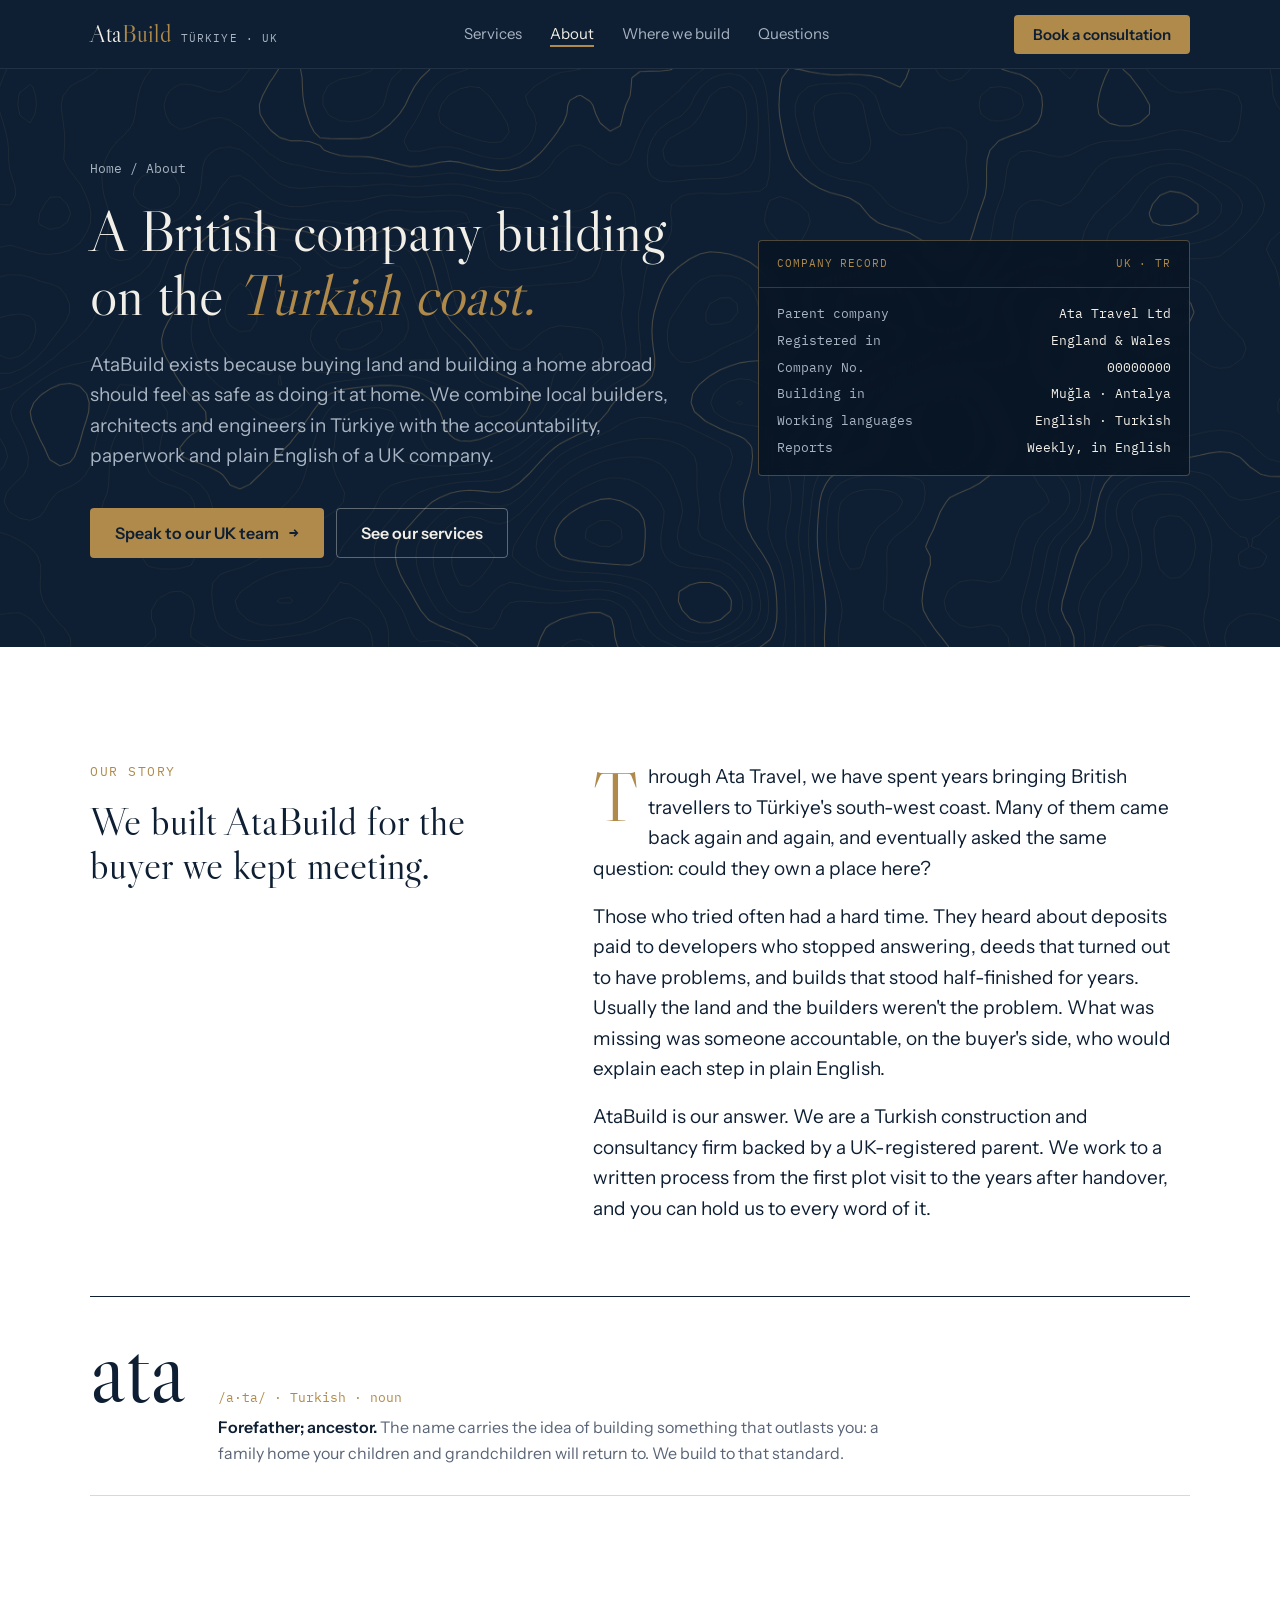
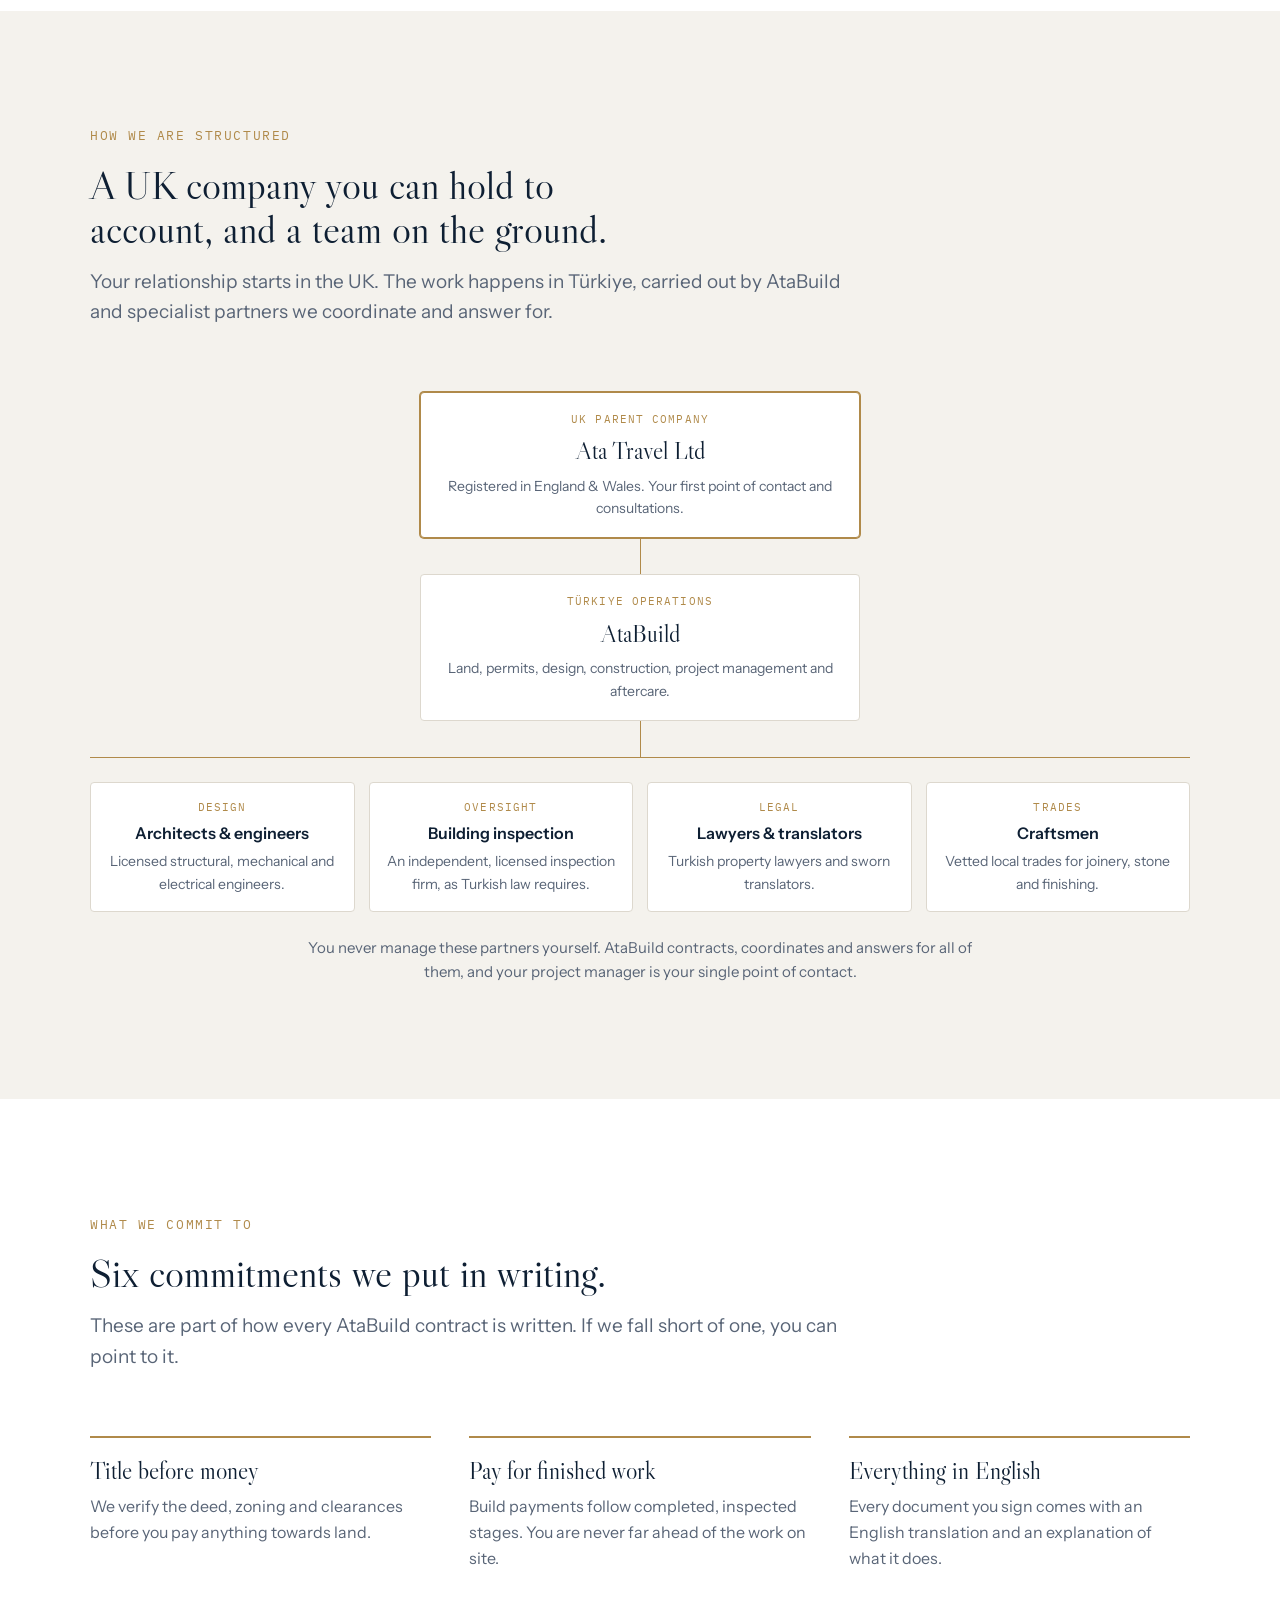
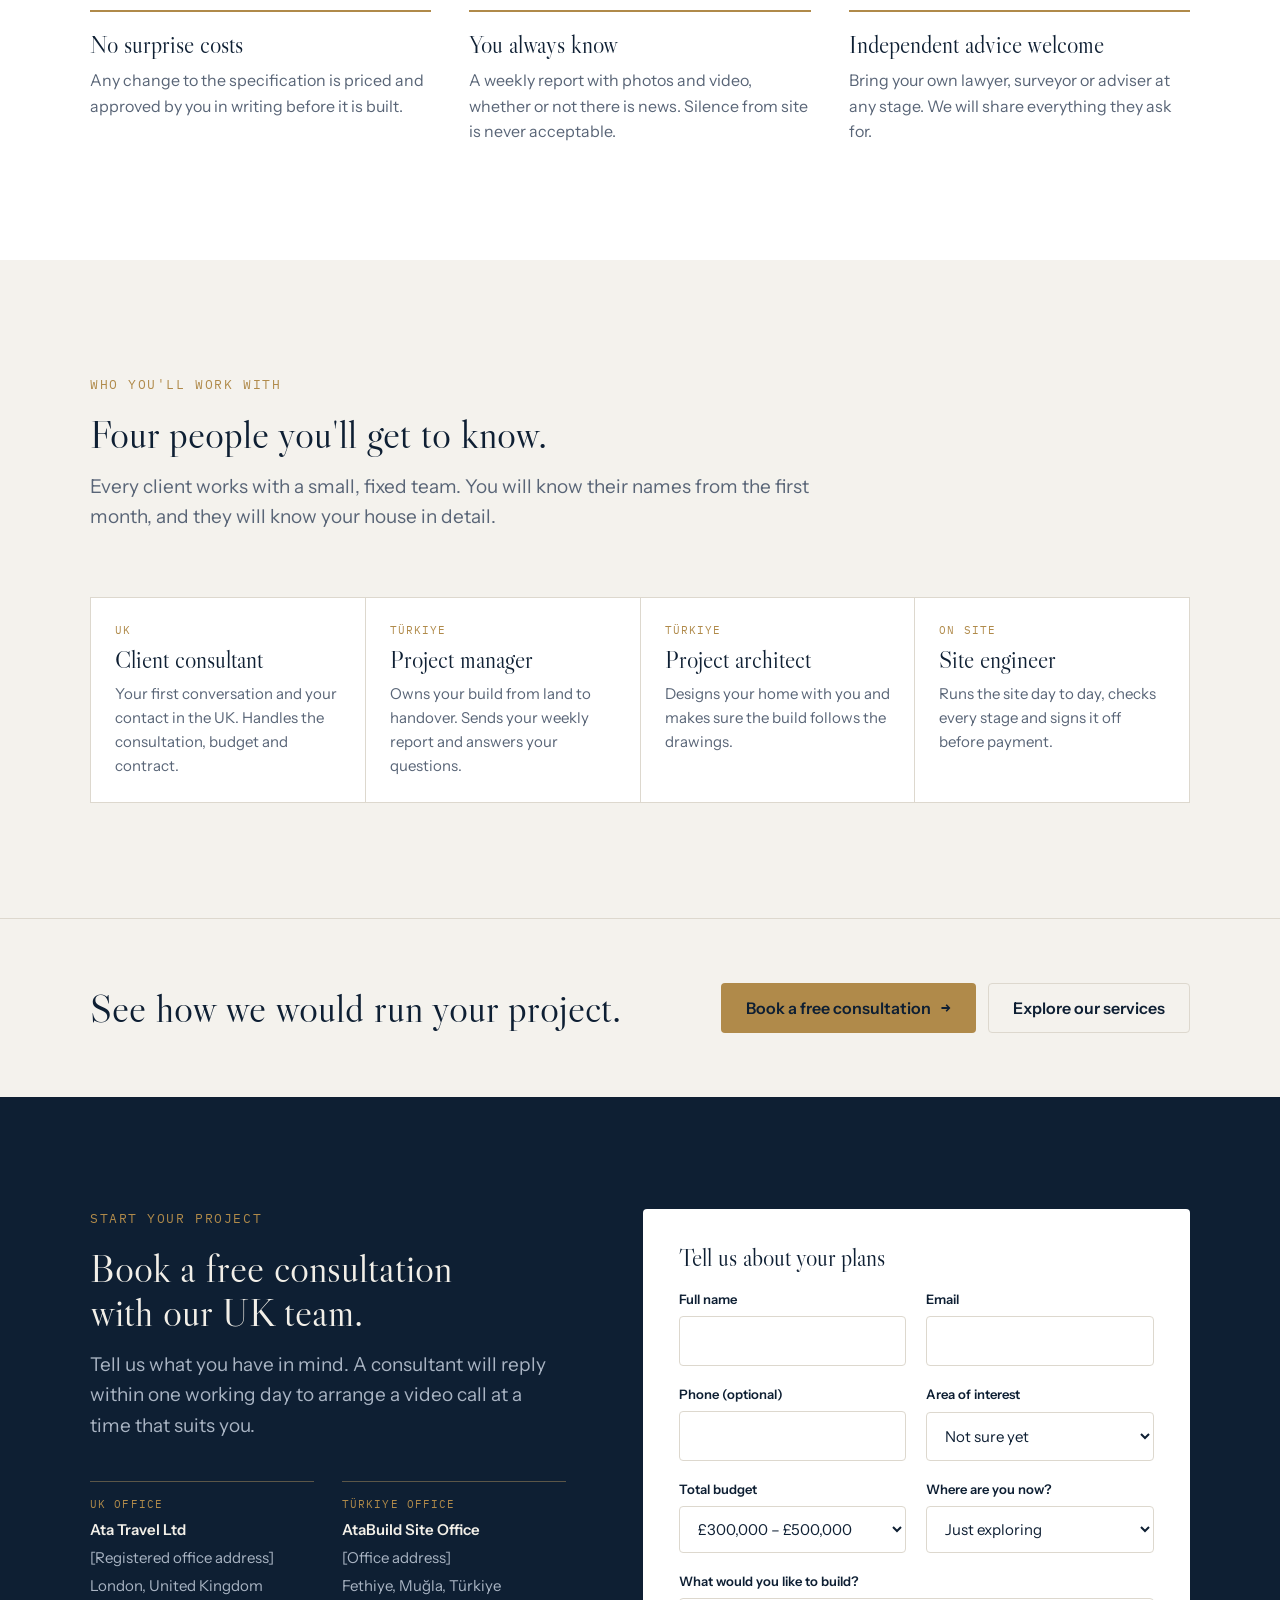
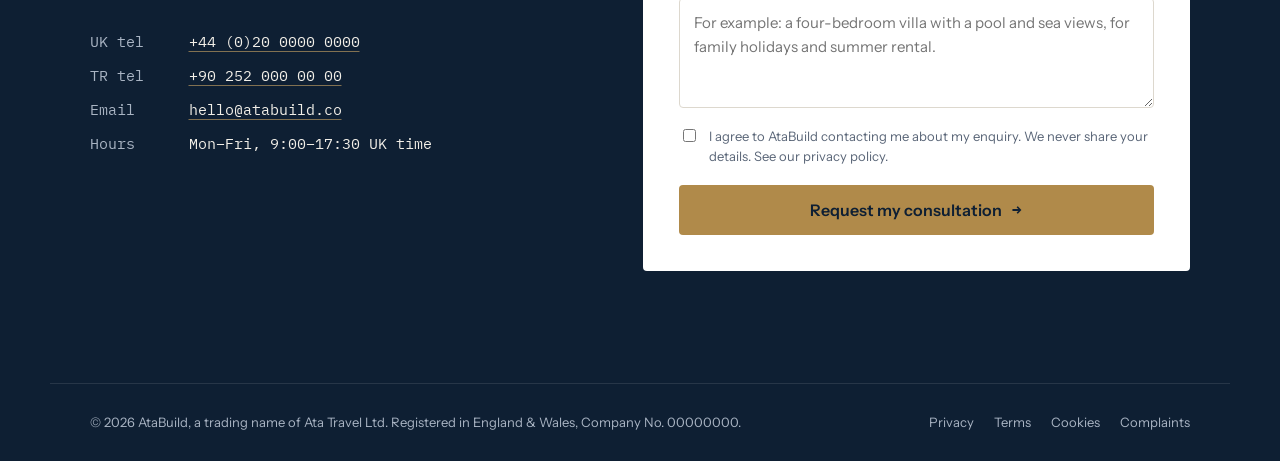
==== about.html @ 48f82b51 "Add services and about pages with shared stylesheet Move homepage CSS and JS into assets/ so all pag" ====
<!doctype html>
<html lang="en-GB">
<head>
<meta charset="utf-8">
<meta name="viewport" content="width=device-width, initial-scale=1, viewport-fit=cover">
<title>About AtaBuild</title>
<meta name="description" content="AtaBuild is a construction and property consultancy on Türkiye's south-west coast, backed by UK-registered Ata Travel Ltd.">
<link rel="preconnect" href="https://fonts.googleapis.com">
<link rel="preconnect" href="https://fonts.gstatic.com" crossorigin>
<link rel="stylesheet" href="https://fonts.googleapis.com/css2?family=Libre+Caslon+Display&family=Instrument+Sans:wght@400;500;600&family=IBM+Plex+Mono:wght@400;500&display=swap">
<link rel="stylesheet" href="assets/site.css">
</head>
<body>

<header class="site-header">
  <div class="wrap nav">
    <a class="logo" href="index.html" aria-label="AtaBuild home"><b>Ata<span>Build</span></b><small>Türkiye · UK</small></a>
    <ul>
      <li><a href="services.html">Services</a></li>
      <li><a href="about.html" aria-current="page">About</a></li>
      <li><a href="index.html#regions">Where we build</a></li>
      <li><a href="index.html#faq">Questions</a></li>
    </ul>
    <a class="btn btn-gold" href="#contact">Book a consultation</a>
  </div>
</header>

<main id="top">

<!-- PAGE HERO -->
<section class="hero page-hero" aria-labelledby="page-title">
  <canvas id="contours" aria-hidden="true"></canvas>
  <div class="wrap hero-inner">
    <div>
      <p class="crumbs"><a href="index.html">Home</a> / About</p>
      <h1 id="page-title">A British company building on the <em>Turkish coast.</em></h1>
      <p class="sub">AtaBuild exists because buying land and building a home abroad should feel as safe as doing it at home. We combine local builders, architects and engineers in Türkiye with the accountability, paperwork and plain English of a UK company.</p>
      <div class="ctas">
        <a class="btn btn-gold" href="#contact">Speak to our UK team <span class="arrow">→</span></a>
        <a class="btn btn-ghost" href="services.html">See our services</a>
      </div>
    </div>
    <aside class="dossier" aria-label="Company facts">
      <header><span>Company record</span><span>UK · TR</span></header>
      <dl>
        <dt>Parent company</dt><dd>Ata Travel Ltd</dd>
        <dt>Registered in</dt><dd>England &amp; Wales</dd>
        <dt>Company No.</dt><dd>00000000</dd>
        <dt>Building in</dt><dd>Muğla · Antalya</dd>
        <dt>Working languages</dt><dd>English · Turkish</dd>
        <dt>Reports</dt><dd>Weekly, in English</dd>
      </dl>
    </aside>
  </div>
</section>

<!-- STORY -->
<section class="section" aria-labelledby="story-title">
  <div class="wrap">
    <div class="story">
      <div class="section-head" style="margin:0">
        <p class="eyebrow">Our story</p>
        <h2 id="story-title">We built AtaBuild for the buyer we kept meeting.</h2>
      </div>
      <div class="prose">
        <p>Through Ata Travel, we have spent years bringing British travellers to Türkiye's south-west coast. Many of them came back again and again, and eventually asked the same question: could they own a place here?</p>
        <p>Those who tried often had a hard time. They heard about deposits paid to developers who stopped answering, deeds that turned out to have problems, and builds that stood half-finished for years. Usually the land and the builders weren't the problem. What was missing was someone accountable, on the buyer's side, who would explain each step in plain English.</p>
        <p>AtaBuild is our answer. We are a Turkish construction and consultancy firm backed by a UK-registered parent. We work to a written process from the first plot visit to the years after handover, and you can hold us to every word of it.</p>
      </div>
    </div>

    <div class="entry">
      <span class="word" lang="tr">ata</span>
      <div>
        <span class="gram">/a·ta/ · Turkish · noun</span>
        <p><b>Forefather; ancestor.</b> The name carries the idea of building something that outlasts you: a family home your children and grandchildren will return to. We build to that standard.</p>
      </div>
    </div>
  </div>
</section>

<!-- STRUCTURE -->
<section class="section why" aria-labelledby="structure-title">
  <div class="wrap">
    <div class="section-head">
      <p class="eyebrow">How we are structured</p>
      <h2 id="structure-title">A UK company you can hold to account, and a team on the ground.</h2>
      <p class="lede">Your relationship starts in the UK. The work happens in Türkiye, carried out by AtaBuild and specialist partners we coordinate and answer for.</p>
    </div>
    <div class="org">
      <div class="org-node parent"><span class="tag">UK parent company</span><b>Ata Travel Ltd</b><span>Registered in England &amp; Wales. Your first point of contact and consultations.</span></div>
      <div class="org-link" aria-hidden="true"></div>
      <div class="org-node"><span class="tag">Türkiye operations</span><b>AtaBuild</b><span>Land, permits, design, construction, project management and aftercare.</span></div>
      <div class="org-link" aria-hidden="true"></div>
      <div class="org-partners">
        <div class="org-node"><span class="tag">Design</span><b>Architects &amp; engineers</b><span>Licensed structural, mechanical and electrical engineers.</span></div>
        <div class="org-node"><span class="tag">Oversight</span><b>Building inspection</b><span>An independent, licensed inspection firm, as Turkish law requires.</span></div>
        <div class="org-node"><span class="tag">Legal</span><b>Lawyers &amp; translators</b><span>Turkish property lawyers and sworn translators.</span></div>
        <div class="org-node"><span class="tag">Trades</span><b>Craftsmen</b><span>Vetted local trades for joinery, stone and finishing.</span></div>
      </div>
      <p class="org-note">You never manage these partners yourself. AtaBuild contracts, coordinates and answers for all of them, and your project manager is your single point of contact.</p>
    </div>
  </div>
</section>

<!-- PRINCIPLES -->
<section class="section" aria-labelledby="principles-title">
  <div class="wrap">
    <div class="section-head">
      <p class="eyebrow">What we commit to</p>
      <h2 id="principles-title">Six commitments we put in writing.</h2>
      <p class="lede">These are part of how every AtaBuild contract is written. If we fall short of one, you can point to it.</p>
    </div>
    <div class="principles">
      <div class="pillar"><h3>Title before money</h3><p>We verify the deed, zoning and clearances before you pay anything towards land.</p></div>
      <div class="pillar"><h3>Pay for finished work</h3><p>Build payments follow completed, inspected stages. You are never far ahead of the work on site.</p></div>
      <div class="pillar"><h3>Everything in English</h3><p>Every document you sign comes with an English translation and an explanation of what it does.</p></div>
      <div class="pillar"><h3>No surprise costs</h3><p>Any change to the specification is priced and approved by you in writing before it is built.</p></div>
      <div class="pillar"><h3>You always know</h3><p>A weekly report with photos and video, whether or not there is news. Silence from site is never acceptable.</p></div>
      <div class="pillar"><h3>Independent advice welcome</h3><p>Bring your own lawyer, surveyor or adviser at any stage. We will share everything they ask for.</p></div>
    </div>
  </div>
</section>

<!-- TEAM ROLES -->
<section class="section why" aria-labelledby="team-title">
  <div class="wrap">
    <div class="section-head">
      <p class="eyebrow">Who you'll work with</p>
      <h2 id="team-title">Four people you'll get to know.</h2>
      <p class="lede">Every client works with a small, fixed team. You will know their names from the first month, and they will know your house in detail.</p>
    </div>
    <div class="roles">
      <div class="role"><span class="where">UK</span><h3>Client consultant</h3><p>Your first conversation and your contact in the UK. Handles the consultation, budget and contract.</p></div>
      <div class="role"><span class="where">Türkiye</span><h3>Project manager</h3><p>Owns your build from land to handover. Sends your weekly report and answers your questions.</p></div>
      <div class="role"><span class="where">Türkiye</span><h3>Project architect</h3><p>Designs your home with you and makes sure the build follows the drawings.</p></div>
      <div class="role"><span class="where">On site</span><h3>Site engineer</h3><p>Runs the site day to day, checks every stage and signs it off before payment.</p></div>
    </div>
  </div>
</section>

<!-- CTA BAND -->
<section class="cta-band" aria-label="Next step">
  <div class="wrap">
    <h2>See how we would run your project.</h2>
    <div class="ctas" style="margin:0">
      <a class="btn btn-gold" href="#contact">Book a free consultation <span class="arrow">→</span></a>
      <a class="btn btn-ghost" href="services.html">Explore our services</a>
    </div>
  </div>
</section>

<!-- CONTACT / FOOTER -->
<footer class="contact" id="contact">
  <div class="wrap contact-grid">
    <div>
      <p class="eyebrow">Start your project</p>
      <h2>Book a free consultation with our UK team.</h2>
      <p class="lede">Tell us what you have in mind. A consultant will reply within one working day to arrange a video call at a time that suits you.</p>

      <div class="offices">
        <div class="office"><span class="tag">UK office</span><b>Ata Travel Ltd</b><span>[Registered office address]</span><span>London, United Kingdom</span></div>
        <div class="office"><span class="tag">Türkiye office</span><b>AtaBuild Site Office</b><span>[Office address]</span><span>Fethiye, Muğla, Türkiye</span></div>
      </div>

      <div class="direct">
        <div><span>UK tel</span><a href="tel:+442000000000">+44 (0)20 0000 0000</a></div>
        <div><span>TR tel</span><a href="tel:+902520000000">+90 252 000 00 00</a></div>
        <div><span>Email</span><a href="mailto:hello@atabuild.co">hello@atabuild.co</a></div>
        <div><span>Hours</span>Mon–Fri, 9:00–17:30 UK time</div>
      </div>
    </div>

    <form id="enquiry" novalidate>
      <h3>Tell us about your plans</h3>
      <div class="field"><label for="f-name">Full name</label><input id="f-name" name="name" autocomplete="name" required></div>
      <div class="field"><label for="f-email">Email</label><input id="f-email" name="email" type="email" autocomplete="email" required></div>
      <div class="field"><label for="f-phone">Phone (optional)</label><input id="f-phone" name="phone" type="tel" autocomplete="tel"></div>
      <div class="field"><label for="f-region">Area of interest</label>
        <select id="f-region" name="region"><option>Not sure yet</option><option>Bodrum Peninsula</option><option>Fethiye &amp; Göcek</option><option>Kalkan &amp; Kaş</option><option>Antalya Coast</option></select></div>
      <div class="field"><label for="f-budget">Total budget</label>
        <select id="f-budget" name="budget"><option>Under £300,000</option><option selected>£300,000 – £500,000</option><option>£500,000 – £1,000,000</option><option>Over £1,000,000</option></select></div>
      <div class="field"><label for="f-stage">Where are you now?</label>
        <select id="f-stage" name="stage"><option>Just exploring</option><option>Looking for land</option><option>I already own a plot</option><option>Ready to start in 6 months</option></select></div>
      <div class="field full"><label for="f-msg">What would you like to build?</label><textarea id="f-msg" name="message" placeholder="For example: a four-bedroom villa with a pool and sea views, for family holidays and summer rental."></textarea></div>
      <label class="check full" for="f-consent"><input id="f-consent" type="checkbox" name="consent" required> I agree to AtaBuild contacting me about my enquiry. We never share your details. See our privacy policy.</label>
      <div class="full"><button class="btn btn-gold" type="submit">Request my consultation <span class="arrow">→</span></button></div>
      <p class="full form-err" id="form-err" hidden></p>
      <p class="full form-msg" id="form-msg" role="status" hidden></p>
    </form>
  </div>

  <div class="wrap legal">
    <span>© 2026 AtaBuild, a trading name of Ata Travel Ltd. Registered in England &amp; Wales, Company No. 00000000.</span>
    <nav aria-label="Legal"><a href="#">Privacy</a><a href="#">Terms</a><a href="#">Cookies</a><a href="#">Complaints</a></nav>
  </div>
</footer>
</main>

<script src="assets/site.js"></script>
</body>
</html>
---- assets/site.css ----
/* Layout concept: a survey sheet. Navy title block up top, a plot dossier beside the headline,
   the process laid out as a construction programme (phases × months), and a site-office footer. */
:root{
  --navy:#0E1F33;        /* brand navy, constant across themes for hero + footer */
  --navy-2:#16304D;
  --gold:#B08A4A;        /* sand-gold accent */
  --gold-soft:#E4D3B2;
  --bg:#FFFFFF;
  --bg-alt:#F4F2ED;      /* sand-tinted white */
  --surface:#FFFFFF;
  --fg:#0E1F33;
  --muted:#596577;
  --line:#DDD8CE;
  --on-navy:#F2EFE8;
  --on-navy-muted:#A9B4C3;
  --ok:#2F7D5B;
  --bar:#16304D;
  --font-display:"Libre Caslon Display", "Baskerville", "Georgia", serif;
  --font-body:"Instrument Sans", "Segoe UI", system-ui, sans-serif;
  --font-mono:"IBM Plex Mono", ui-monospace, "SFMono-Regular", Menlo, monospace;
  --step--1:0.8125rem; --step-0:1rem; --step-1:1.1875rem; --step-2:1.5rem;
  --step-3:clamp(1.75rem,1.3rem + 1.8vw,2.5rem); --step-4:clamp(2.4rem,1.6rem + 3.6vw,4.25rem);
  --wrap:1180px; --gutter:clamp(16px,4vw,40px); --radius:4px;
}
@media (prefers-color-scheme: dark){
  :root:not([data-theme="light"]){
    --navy:#081321; --navy-2:#10223A; --gold:#CFA866; --gold-soft:#3A3122;
    --bg:#0B1624; --bg-alt:#0F1D2F; --surface:#122339; --fg:#ECEEF1; --muted:#9DA9B8;
    --line:#22364E; --on-navy:#ECEEF1; --on-navy-muted:#93A1B3; --ok:#5FBF92; --bar:#4F7299; color-scheme:dark;
  }
}
:root[data-theme="dark"]{
  --navy:#081321; --navy-2:#10223A; --gold:#CFA866; --gold-soft:#3A3122;
  --bg:#0B1624; --bg-alt:#0F1D2F; --surface:#122339; --fg:#ECEEF1; --muted:#9DA9B8;
  --line:#22364E; --on-navy:#ECEEF1; --on-navy-muted:#93A1B3; --ok:#5FBF92; --bar:#4F7299; color-scheme:dark;
}

*{box-sizing:border-box}
html{scroll-behavior:smooth}
@media (prefers-reduced-motion: reduce){html{scroll-behavior:auto}*{transition:none!important;animation:none!important}}
body{margin:0;background:var(--bg);color:var(--fg);font-family:var(--font-body);font-size:var(--step-0);line-height:1.6;-webkit-font-smoothing:antialiased}
img{max-width:100%}
a{color:inherit}
:focus-visible{outline:2px solid var(--gold);outline-offset:3px}
h1,h2,h3{font-family:var(--font-display);font-weight:400;line-height:1.1;text-wrap:balance;margin:0}
p{margin:0}
.wrap{max-width:var(--wrap);margin-inline:auto;padding-inline:var(--gutter)}
.eyebrow{font-family:var(--font-mono);font-size:var(--step--1);letter-spacing:.12em;text-transform:uppercase;color:var(--gold)}
.lede{color:var(--muted);font-size:var(--step-1);max-width:60ch}
.section{padding-block:clamp(64px,9vw,120px)}
.section-head{display:grid;gap:16px;margin-bottom:clamp(40px,5vw,64px);max-width:760px}
.section-head h2{font-size:var(--step-3)}

/* Buttons */
.btn{display:inline-flex;align-items:center;gap:10px;font:600 var(--step-0)/1 var(--font-body);padding:16px 24px;border-radius:var(--radius);text-decoration:none;border:1px solid transparent;cursor:pointer;transition:background .2s,color .2s,border-color .2s}
.btn-gold{background:var(--gold);color:#0E1F33}
.btn-gold:hover{background:#C9A260}
.btn-ghost{border-color:rgba(242,239,232,.35);color:var(--on-navy)}
.btn-ghost:hover{border-color:var(--gold);color:var(--gold)}
.btn .arrow{font-family:var(--font-mono)}

/* Header */
.site-header{position:sticky;top:env(safe-area-inset-top,0px);z-index:20;background:var(--navy);color:var(--on-navy);border-bottom:1px solid rgba(255,255,255,.08)}
.nav{display:flex;align-items:center;justify-content:space-between;gap:24px;min-height:68px;flex-wrap:wrap}
.logo{display:flex;align-items:baseline;gap:10px;text-decoration:none}
.logo b{font-family:var(--font-display);font-weight:400;font-size:1.5rem;letter-spacing:.01em}
.logo b span{color:var(--gold)}
.logo small{font-family:var(--font-mono);font-size:.6875rem;letter-spacing:.1em;color:var(--on-navy-muted);text-transform:uppercase}
.nav ul{display:flex;gap:28px;list-style:none;margin:0;padding:0;font-size:.9375rem}
.nav ul a{text-decoration:none;color:var(--on-navy-muted)}
.nav ul a:hover{color:var(--on-navy)}
.nav .btn{padding:11px 18px;font-size:.9375rem}
@media (max-width:880px){.nav ul{display:none}}
@media (max-width:420px){.logo small{display:none}}

/* Hero */
.hero{position:relative;background:var(--navy);color:var(--on-navy);overflow:hidden}
.hero canvas{position:absolute;inset:0;width:100%;height:100%;opacity:.55}
.hero-inner{position:relative;display:grid;grid-template-columns:minmax(0,1.35fr) minmax(0,1fr);gap:clamp(32px,5vw,72px);align-items:center;padding-block:clamp(56px,8vw,112px)}
@media (max-width:900px){.hero-inner{grid-template-columns:minmax(0,1fr)}}
.hero h1{font-size:var(--step-4);margin-block:20px 24px}
.hero h1 em{font-style:italic;color:var(--gold)}
.hero .sub{font-size:var(--step-1);color:var(--on-navy-muted);max-width:56ch}
.hero .sub strong{color:var(--on-navy);font-weight:500}
.ctas{display:flex;flex-wrap:wrap;gap:12px;margin-top:36px}
.hero-note{margin-top:20px;font-size:var(--step--1);color:var(--on-navy-muted)}

/* Plot dossier card */
.dossier{background:rgba(8,19,33,.72);backdrop-filter:blur(6px);border:1px solid rgba(207,168,102,.35);border-radius:var(--radius);font-family:var(--font-mono);font-size:.8125rem;min-width:0}
.dossier header{display:flex;justify-content:space-between;gap:12px;padding:14px 18px;border-bottom:1px solid rgba(207,168,102,.25);color:var(--gold);letter-spacing:.08em;text-transform:uppercase;font-size:.6875rem}
.dossier svg{display:block;width:100%;height:auto;border-bottom:1px solid rgba(207,168,102,.25)}
.dossier dl{display:grid;grid-template-columns:auto 1fr;gap:6px 16px;margin:0;padding:16px 18px;color:var(--on-navy-muted)}
.dossier dd{margin:0;color:var(--on-navy);text-align:right;font-variant-numeric:tabular-nums}
.dossier ol{list-style:none;margin:0;padding:0 18px 18px;display:grid;gap:8px;color:var(--on-navy)}
.dossier li{display:flex;gap:10px;align-items:baseline}
.dossier li::before{content:"✓";color:#5FBF92}
.dossier li.pending::before{content:"○";color:var(--on-navy-muted)}
.dossier li.pending{color:var(--on-navy-muted)}

/* Trust banner */
.trust{background:var(--bg-alt);border-bottom:1px solid var(--line)}
.trust-inner{display:grid;grid-template-columns:minmax(0,1.1fr) minmax(0,2fr);gap:clamp(24px,4vw,56px);padding-block:40px;align-items:center}
@media (max-width:900px){.trust-inner{grid-template-columns:minmax(0,1fr)}}
.seal{display:flex;gap:18px;align-items:center}
.seal-mark{flex:none;width:64px;height:64px;border-radius:50%;border:1.5px solid var(--gold);display:grid;place-items:center;font-family:var(--font-display);font-size:1.25rem;color:var(--gold)}
.seal strong{display:block;font-family:var(--font-display);font-weight:400;font-size:var(--step-2);line-height:1.15}
.seal span{font-family:var(--font-mono);font-size:var(--step--1);color:var(--muted)}
.guarantees{display:grid;grid-template-columns:repeat(2,minmax(0,1fr));gap:20px 28px;list-style:none;margin:0;padding:0}
@media (max-width:460px){.guarantees{grid-template-columns:minmax(0,1fr)}}
.guarantees li{border-top:1px solid var(--line);padding-top:12px;font-size:.9375rem;min-width:0}
.guarantees b{display:block;font-weight:600;margin-bottom:2px}
.guarantees span{color:var(--muted);font-size:.875rem}

/* Process programme */
.programme{border-top:1px solid var(--fg)}
.scale{display:grid;grid-template-columns:minmax(0,1fr) minmax(0,1.1fr);gap:32px;padding-block:12px;border-bottom:1px solid var(--line);font-family:var(--font-mono);font-size:.6875rem;letter-spacing:.08em;text-transform:uppercase;color:var(--muted)}
.months{display:grid;grid-template-columns:repeat(6,1fr)}
.months span{border-left:1px solid var(--line);padding-left:6px}
.step{display:grid;grid-template-columns:minmax(0,1fr) minmax(0,1.1fr);gap:32px;padding-block:28px;border-bottom:1px solid var(--line)}
.step-main{display:grid;grid-template-columns:3.25rem minmax(0,1fr);gap:4px 16px;min-width:0}
.step-no{font-family:var(--font-mono);font-size:var(--step--1);color:var(--gold);padding-top:6px;grid-row:span 3}
.step-phase{font-family:var(--font-mono);font-size:.6875rem;letter-spacing:.1em;text-transform:uppercase;color:var(--muted)}
.step h3{font-size:var(--step-2)}
.step p{color:var(--muted);margin-top:6px;max-width:58ch}
.step-side{display:grid;gap:14px;align-content:start;min-width:0}
.bar{position:relative;height:10px;background:repeating-linear-gradient(90deg,var(--line) 0 1px,transparent 1px calc(100%/6));border-radius:2px}
.bar i{position:absolute;top:0;bottom:0;background:var(--bar);border-radius:2px}
.bar i.gold{background:var(--gold)}
.bar-label{font-family:var(--font-mono);font-size:.75rem;color:var(--muted)}
.receive{font-size:.875rem}
.receive b{font-family:var(--font-mono);font-weight:500;font-size:.6875rem;letter-spacing:.1em;text-transform:uppercase;color:var(--fg);display:block;margin-bottom:4px}
.receive ul{margin:0;padding-left:1.1em;color:var(--muted)}
.prog-note{margin-top:20px;font-size:var(--step--1);color:var(--muted)}
@media (max-width:820px){
  .scale{display:none}
  .step,.scale{grid-template-columns:minmax(0,1fr);gap:18px}
  .step-side{padding-left:calc(3.25rem + 16px)}
}
@media (max-width:420px){.step-main{grid-template-columns:minmax(0,1fr)}.step-no{grid-row:auto;padding:0}.step-side{padding-left:0}}

/* Why */
.why{background:var(--bg-alt)}
.pillars{display:grid;grid-template-columns:repeat(3,minmax(0,1fr));gap:clamp(24px,3vw,40px);margin-bottom:clamp(48px,6vw,72px)}
@media (max-width:820px){.pillars{grid-template-columns:minmax(0,1fr)}}
.pillar{border-top:2px solid var(--gold);padding-top:20px;display:grid;gap:10px;align-content:start}
.pillar h3{font-size:var(--step-2)}
.pillar p{color:var(--muted)}
.table-wrap{overflow-x:auto;background:var(--surface);border:1px solid var(--line);border-radius:var(--radius)}
table{width:100%;border-collapse:collapse;min-width:640px;font-size:.9375rem}
th,td{text-align:left;padding:16px 20px;border-bottom:1px solid var(--line);vertical-align:top}
thead th{font-family:var(--font-mono);font-weight:500;font-size:.6875rem;letter-spacing:.1em;text-transform:uppercase;color:var(--muted)}
thead th.us{color:var(--gold)}
tbody th{font-weight:600;width:22%}
td.us{color:var(--fg)}
td.them{color:var(--muted)}
tbody tr:last-child>*{border-bottom:0}

/* Regions */
.regions{display:grid;grid-template-columns:repeat(4,minmax(0,1fr));gap:1px;background:var(--line);border:1px solid var(--line)}
@media (max-width:900px){.regions{grid-template-columns:repeat(2,minmax(0,1fr))}}
@media (max-width:460px){.regions{grid-template-columns:minmax(0,1fr)}}
.region{background:var(--bg);padding:24px;display:grid;gap:8px;align-content:start}
.region .coord{font-family:var(--font-mono);font-size:.75rem;color:var(--gold);font-variant-numeric:tabular-nums}
.region h3{font-size:var(--step-2)}
.region p{color:var(--muted);font-size:.9375rem}

/* FAQ */
.faq{display:grid;grid-template-columns:repeat(2,minmax(0,1fr));gap:0 clamp(24px,4vw,64px)}
@media (max-width:820px){.faq{grid-template-columns:minmax(0,1fr)}}
.faq details{border-top:1px solid var(--line);padding-block:20px}
.faq summary{cursor:pointer;font-weight:600;list-style:none;display:flex;justify-content:space-between;gap:16px}
.faq summary::-webkit-details-marker{display:none}
.faq summary::after{content:"+";font-family:var(--font-mono);color:var(--gold)}
.faq details[open] summary::after{content:"−"}
.faq details p{color:var(--muted);margin-top:10px;max-width:60ch}

/* Contact / footer */
.contact{background:var(--navy);color:var(--on-navy)}
.contact-grid{display:grid;grid-template-columns:minmax(0,1fr) minmax(0,1.15fr);gap:clamp(40px,6vw,88px);padding-block:clamp(64px,9vw,112px)}
@media (max-width:900px){.contact-grid{grid-template-columns:minmax(0,1fr)}}
.contact h2{font-size:var(--step-3);margin-block:16px}
.contact .lede{color:var(--on-navy-muted)}
.offices{display:grid;grid-template-columns:repeat(2,minmax(0,1fr));gap:28px;margin-top:40px}
@media (max-width:460px){.offices{grid-template-columns:minmax(0,1fr)}}
.office{border-top:1px solid rgba(207,168,102,.4);padding-top:14px;display:grid;gap:4px;font-size:.9375rem;color:var(--on-navy-muted)}
.office b{color:var(--on-navy);font-weight:600}
.office .tag{font-family:var(--font-mono);font-size:.6875rem;letter-spacing:.1em;text-transform:uppercase;color:var(--gold)}
.direct{margin-top:32px;display:grid;gap:10px;font-family:var(--font-mono);font-size:.9375rem}
.direct div{display:flex;flex-wrap:wrap;gap:4px 16px}
.direct span{color:var(--on-navy-muted);min-width:5.5em}
.direct a{color:var(--on-navy);text-decoration-color:rgba(207,168,102,.6);text-underline-offset:4px;user-select:all}

form{background:var(--surface);color:var(--fg);border-radius:var(--radius);padding:clamp(22px,3vw,36px);display:grid;grid-template-columns:repeat(2,minmax(0,1fr));gap:18px 20px;align-content:start}
@media (max-width:520px){form{grid-template-columns:minmax(0,1fr)}}
form h3{grid-column:1/-1;font-size:var(--step-2)}
form .full{grid-column:1/-1}
.field{display:grid;gap:6px;min-width:0}
label{font-size:.8125rem;font-weight:600}
input,select,textarea{font:inherit;font-size:.9375rem;color:var(--fg);background:var(--bg);border:1px solid var(--line);border-radius:var(--radius);padding:12px 14px;width:100%}
textarea{min-height:110px;resize:vertical}
input:focus,select:focus,textarea:focus{outline:2px solid var(--gold);outline-offset:0;border-color:var(--gold)}
.check{display:flex;gap:10px;align-items:flex-start;font-size:.8125rem;color:var(--muted);font-weight:400}
.check input{width:auto;margin-top:3px}
form .btn{justify-content:center;width:100%}
.form-msg{font-size:.875rem;color:var(--ok)}
.form-err{font-size:.875rem;color:#C0503A}

.legal{border-top:1px solid rgba(255,255,255,.1);padding-block:28px;display:flex;flex-wrap:wrap;justify-content:space-between;gap:12px 32px;font-size:.8125rem;color:var(--on-navy-muted)}
.legal nav{display:flex;flex-wrap:wrap;gap:20px}
.legal a{text-decoration:none}
.legal a:hover{color:var(--on-navy)}

/* ---------- Shared: nav state, links, CTA band ---------- */
.nav ul a[aria-current="page"]{color:var(--on-navy);box-shadow:inset 0 -2px 0 var(--gold);padding-bottom:4px}
.more-link{margin-top:28px;font-weight:600}
.more-link a{text-decoration:none;color:var(--fg);border-bottom:1px solid var(--gold);padding-bottom:2px}
.more-link a:hover{color:var(--gold)}
.cta-band{background:var(--bg-alt);border-top:1px solid var(--line)}
.cta-band .wrap{display:flex;flex-wrap:wrap;align-items:center;justify-content:space-between;gap:24px;padding-block:clamp(40px,6vw,64px)}
.cta-band h2{font-size:var(--step-3);max-width:22ch}
.cta-band .btn-ghost{border-color:var(--line);color:var(--fg)}
.cta-band .btn-ghost:hover{border-color:var(--gold);color:var(--gold)}

/* ---------- Inner-page hero ---------- */
.page-hero .hero-inner{grid-template-columns:minmax(0,1.4fr) minmax(0,1fr);padding-block:clamp(48px,7vw,96px)}
@media (max-width:900px){.page-hero .hero-inner{grid-template-columns:minmax(0,1fr)}}
.page-hero h1{font-size:clamp(2.2rem,1.5rem + 3vw,3.6rem)}
.crumbs{font-family:var(--font-mono);font-size:var(--step--1);color:var(--on-navy-muted)}
.crumbs a{color:var(--on-navy-muted);text-decoration:none}
.crumbs a:hover{color:var(--gold)}
.index-card{background:rgba(8,19,33,.72);border:1px solid rgba(207,168,102,.35);border-radius:var(--radius);padding:18px;min-width:0}
.index-card p{font-family:var(--font-mono);font-size:.6875rem;letter-spacing:.1em;text-transform:uppercase;color:var(--gold);margin-bottom:10px}
.index-card ol{list-style:none;margin:0;padding:0;display:grid}
.index-card li a{display:grid;grid-template-columns:2.25rem 1fr auto;gap:8px;padding:9px 0;border-top:1px solid rgba(255,255,255,.08);text-decoration:none;color:var(--on-navy);font-size:.9375rem}
.index-card li a span:first-child{font-family:var(--font-mono);color:var(--gold);font-size:.8125rem}
.index-card li a span:last-child{font-family:var(--font-mono);color:var(--on-navy-muted);font-size:.75rem}
.index-card li a:hover{color:var(--gold)}

/* ---------- Services: detail sections ---------- */
.svc{display:grid;grid-template-columns:minmax(0,.8fr) minmax(0,1.6fr);gap:clamp(24px,5vw,72px);padding-block:clamp(48px,6vw,80px);border-top:1px solid var(--line);scroll-margin-top:72px}
.svc:first-of-type{border-top:1px solid var(--fg)}
@media (max-width:860px){.svc{grid-template-columns:minmax(0,1fr)}}
.svc-head{display:grid;gap:10px;align-content:start}
@media (min-width:861px){.svc-head{position:sticky;top:calc(env(safe-area-inset-top,0px) + 92px)}}
.svc-no{font-family:var(--font-display);font-size:clamp(3rem,2rem + 3vw,4.5rem);line-height:1;color:var(--gold)}
.svc-head h2{font-size:var(--step-3)}
.svc-meta{display:grid;grid-template-columns:auto 1fr;gap:4px 14px;margin:8px 0 0;font-family:var(--font-mono);font-size:.75rem;color:var(--muted)}
.svc-meta dd{margin:0;color:var(--fg)}
.svc-body{display:grid;gap:28px;min-width:0}
.svc-body>p{font-size:var(--step-1);max-width:62ch}
.svc-cols{display:grid;grid-template-columns:repeat(2,minmax(0,1fr));gap:28px}
@media (max-width:560px){.svc-cols{grid-template-columns:minmax(0,1fr)}}
.svc-cols h3,.terms h3{font-family:var(--font-mono);font-weight:500;font-size:.6875rem;letter-spacing:.1em;text-transform:uppercase;color:var(--muted);margin-bottom:10px}
.svc-cols ul{margin:0;padding:0;list-style:none;display:grid;gap:8px}
.svc-cols li{padding-left:18px;position:relative;font-size:.9375rem}
.svc-cols li::before{content:"";position:absolute;left:0;top:.65em;width:8px;height:1px;background:var(--gold)}
.terms{background:var(--bg-alt);border:1px solid var(--line);border-radius:var(--radius);padding:18px 20px}
.terms dl{display:grid;grid-template-columns:minmax(0,11rem) minmax(0,1fr);gap:8px 20px;margin:0;font-size:.875rem}
@media (max-width:520px){.terms dl{grid-template-columns:minmax(0,1fr);gap:2px}.terms dd{margin-bottom:8px}}
.terms dt{font-family:var(--font-mono);color:var(--fg);font-style:italic}
.terms dd{margin:0;color:var(--muted)}
.your-part{font-size:.9375rem;color:var(--muted);border-left:2px solid var(--gold);padding-left:14px}
.your-part b{color:var(--fg)}

/* ---------- Services: ways to work with us ---------- */
.packages{display:grid;grid-template-columns:repeat(4,minmax(0,1fr));gap:20px}
@media (max-width:1000px){.packages{grid-template-columns:repeat(2,minmax(0,1fr))}}
@media (max-width:560px){.packages{grid-template-columns:minmax(0,1fr)}}
.pkg{background:var(--surface);border:1px solid var(--line);border-radius:var(--radius);padding:24px;display:grid;gap:12px;align-content:start}
.pkg.featured{border-color:var(--gold);box-shadow:0 0 0 1px var(--gold)}
.pkg .eyebrow{font-size:.6875rem}
.pkg h3{font-size:var(--step-2)}
.pkg p{color:var(--muted);font-size:.9375rem}
.stages{display:flex;flex-wrap:wrap;gap:6px;list-style:none;margin:4px 0 0;padding:0}
.stages li{font-family:var(--font-mono);font-size:.75rem;width:2.1rem;text-align:center;padding:4px 0;border-radius:2px;border:1px solid var(--line);color:var(--muted)}
.stages li.on{background:var(--gold);border-color:var(--gold);color:#0E1F33}

/* ---------- About ---------- */
.story{display:grid;align-items:start;grid-template-columns:minmax(0,1fr) minmax(0,1.4fr);gap:clamp(32px,6vw,96px)}
@media (max-width:860px){.story{grid-template-columns:minmax(0,1fr)}}
.story h2{font-size:var(--step-3)}
.prose{display:grid;gap:18px;font-size:var(--step-1);max-width:62ch}
.prose p:first-child::first-letter{font-family:var(--font-display);float:left;font-size:3.6em;line-height:.85;padding:6px 10px 0 0;color:var(--gold)}
.entry{border-top:1px solid var(--fg);border-bottom:1px solid var(--line);padding-block:28px;margin-top:clamp(48px,6vw,72px);display:grid;grid-template-columns:auto minmax(0,1fr);gap:8px 32px;align-items:baseline}
@media (max-width:620px){.entry{grid-template-columns:minmax(0,1fr)}}
.entry .word{font-family:var(--font-display);font-size:clamp(3.5rem,2.5rem + 4vw,6rem);line-height:1}
.entry .gram{font-family:var(--font-mono);font-size:.8125rem;color:var(--gold)}
.entry p{color:var(--muted);max-width:64ch;margin-top:6px}
.entry p b{color:var(--fg);font-weight:600}

.org{display:grid;gap:0;justify-items:center}
.org-node{background:var(--surface);border:1px solid var(--line);border-radius:var(--radius);padding:18px 22px;text-align:center;display:grid;gap:4px;width:100%;max-width:440px}
.org-node.parent{border-color:var(--gold);box-shadow:0 0 0 1px var(--gold)}
.org-node .tag{font-family:var(--font-mono);font-size:.6875rem;letter-spacing:.1em;text-transform:uppercase;color:var(--gold)}
.org-node b{font-family:var(--font-display);font-weight:400;font-size:var(--step-2)}
.org-node span:last-child{color:var(--muted);font-size:.875rem}
.org-link{width:1px;height:36px;background:var(--gold)}
.org-partners{display:grid;grid-template-columns:repeat(4,minmax(0,1fr));gap:14px;width:100%;border-top:1px solid var(--gold);padding-top:24px;position:relative}
@media (max-width:860px){.org-partners{grid-template-columns:repeat(2,minmax(0,1fr))}}
@media (max-width:460px){.org-partners{grid-template-columns:minmax(0,1fr)}}
.org-partners .org-node{max-width:none;padding:16px}
.org-partners .org-node b{font-family:var(--font-body);font-weight:600;font-size:1rem}
.org-note{margin-top:24px;color:var(--muted);font-size:.9375rem;max-width:70ch;text-align:center;justify-self:center}

.principles{display:grid;grid-template-columns:repeat(3,minmax(0,1fr));gap:clamp(24px,3vw,40px)}
@media (max-width:860px){.principles{grid-template-columns:repeat(2,minmax(0,1fr))}}
@media (max-width:520px){.principles{grid-template-columns:minmax(0,1fr)}}

.roles{display:grid;grid-template-columns:repeat(4,minmax(0,1fr));gap:1px;background:var(--line);border:1px solid var(--line)}
@media (max-width:900px){.roles{grid-template-columns:repeat(2,minmax(0,1fr))}}
@media (max-width:460px){.roles{grid-template-columns:minmax(0,1fr)}}
.role{background:var(--bg);padding:24px;display:grid;gap:8px;align-content:start}
.role .where{font-family:var(--font-mono);font-size:.6875rem;letter-spacing:.1em;text-transform:uppercase;color:var(--gold)}
.role h3{font-size:var(--step-2)}
.role p{color:var(--muted);font-size:.9375rem}
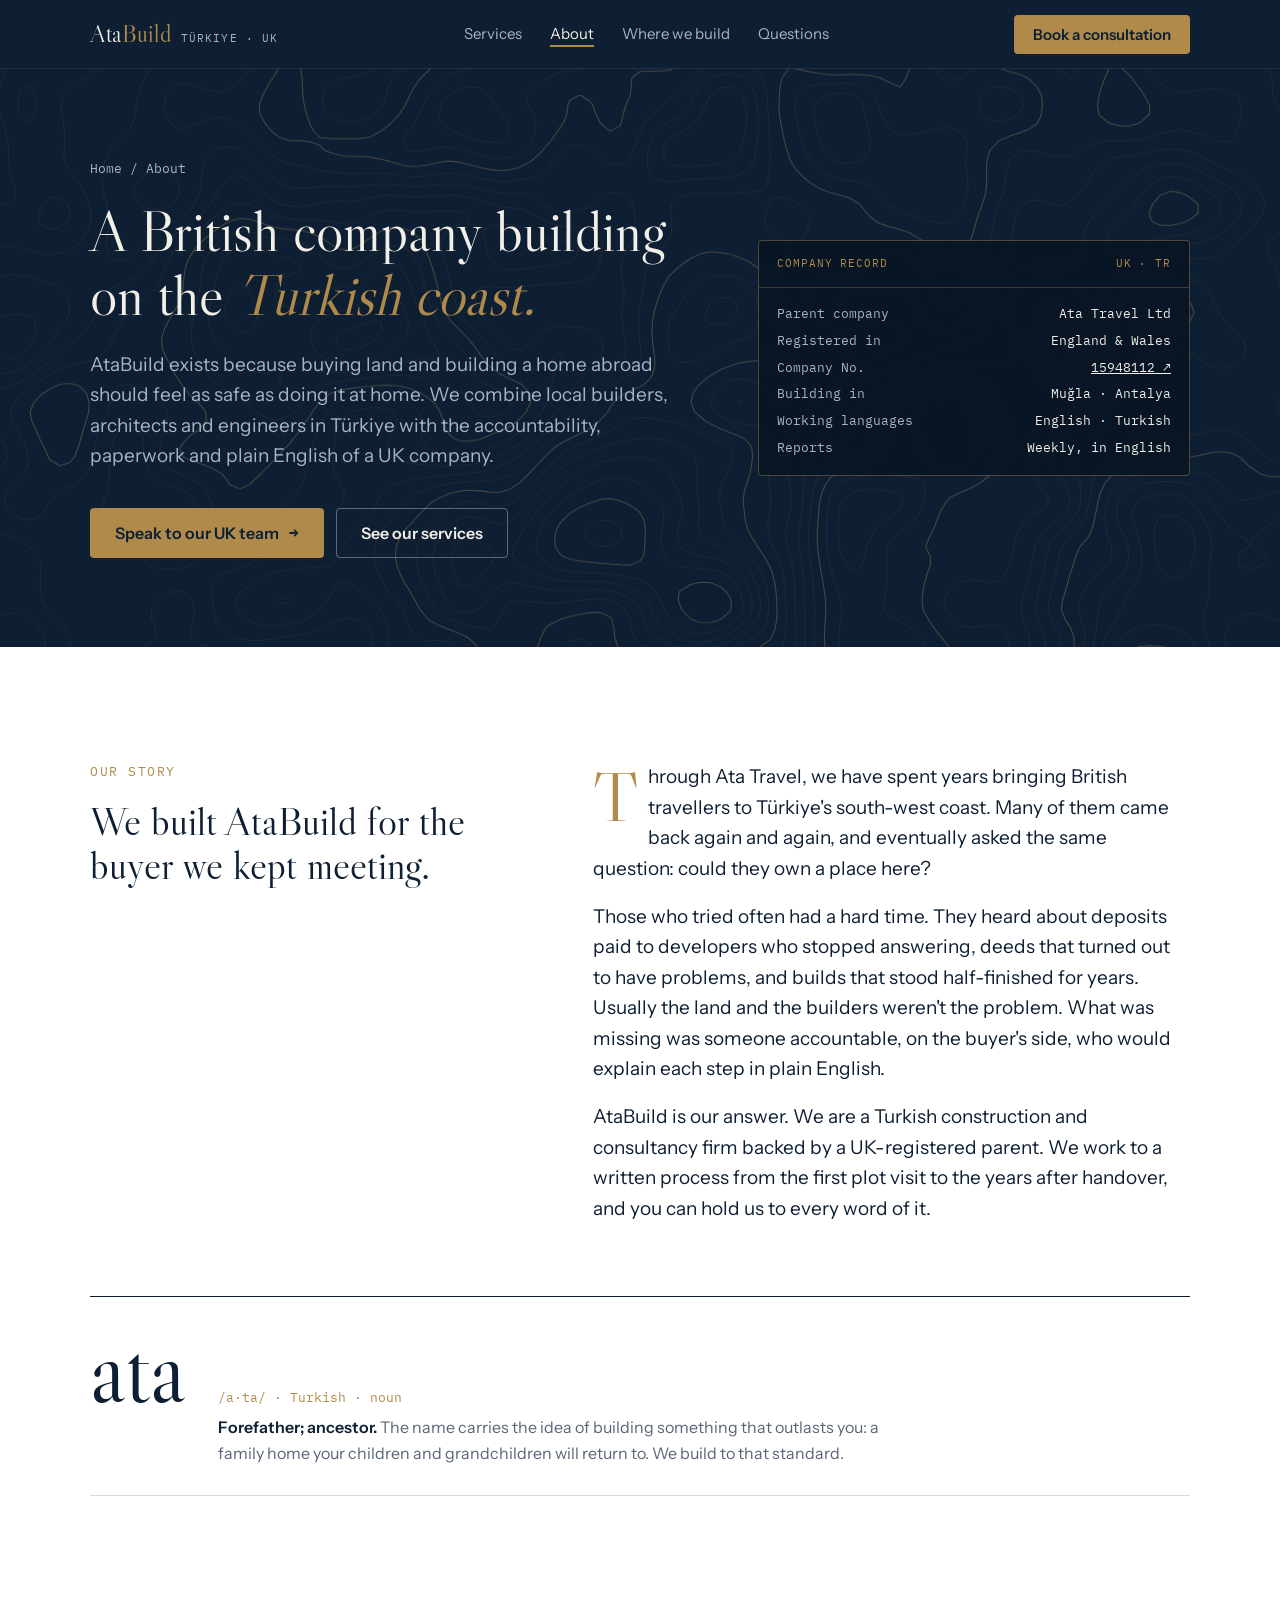
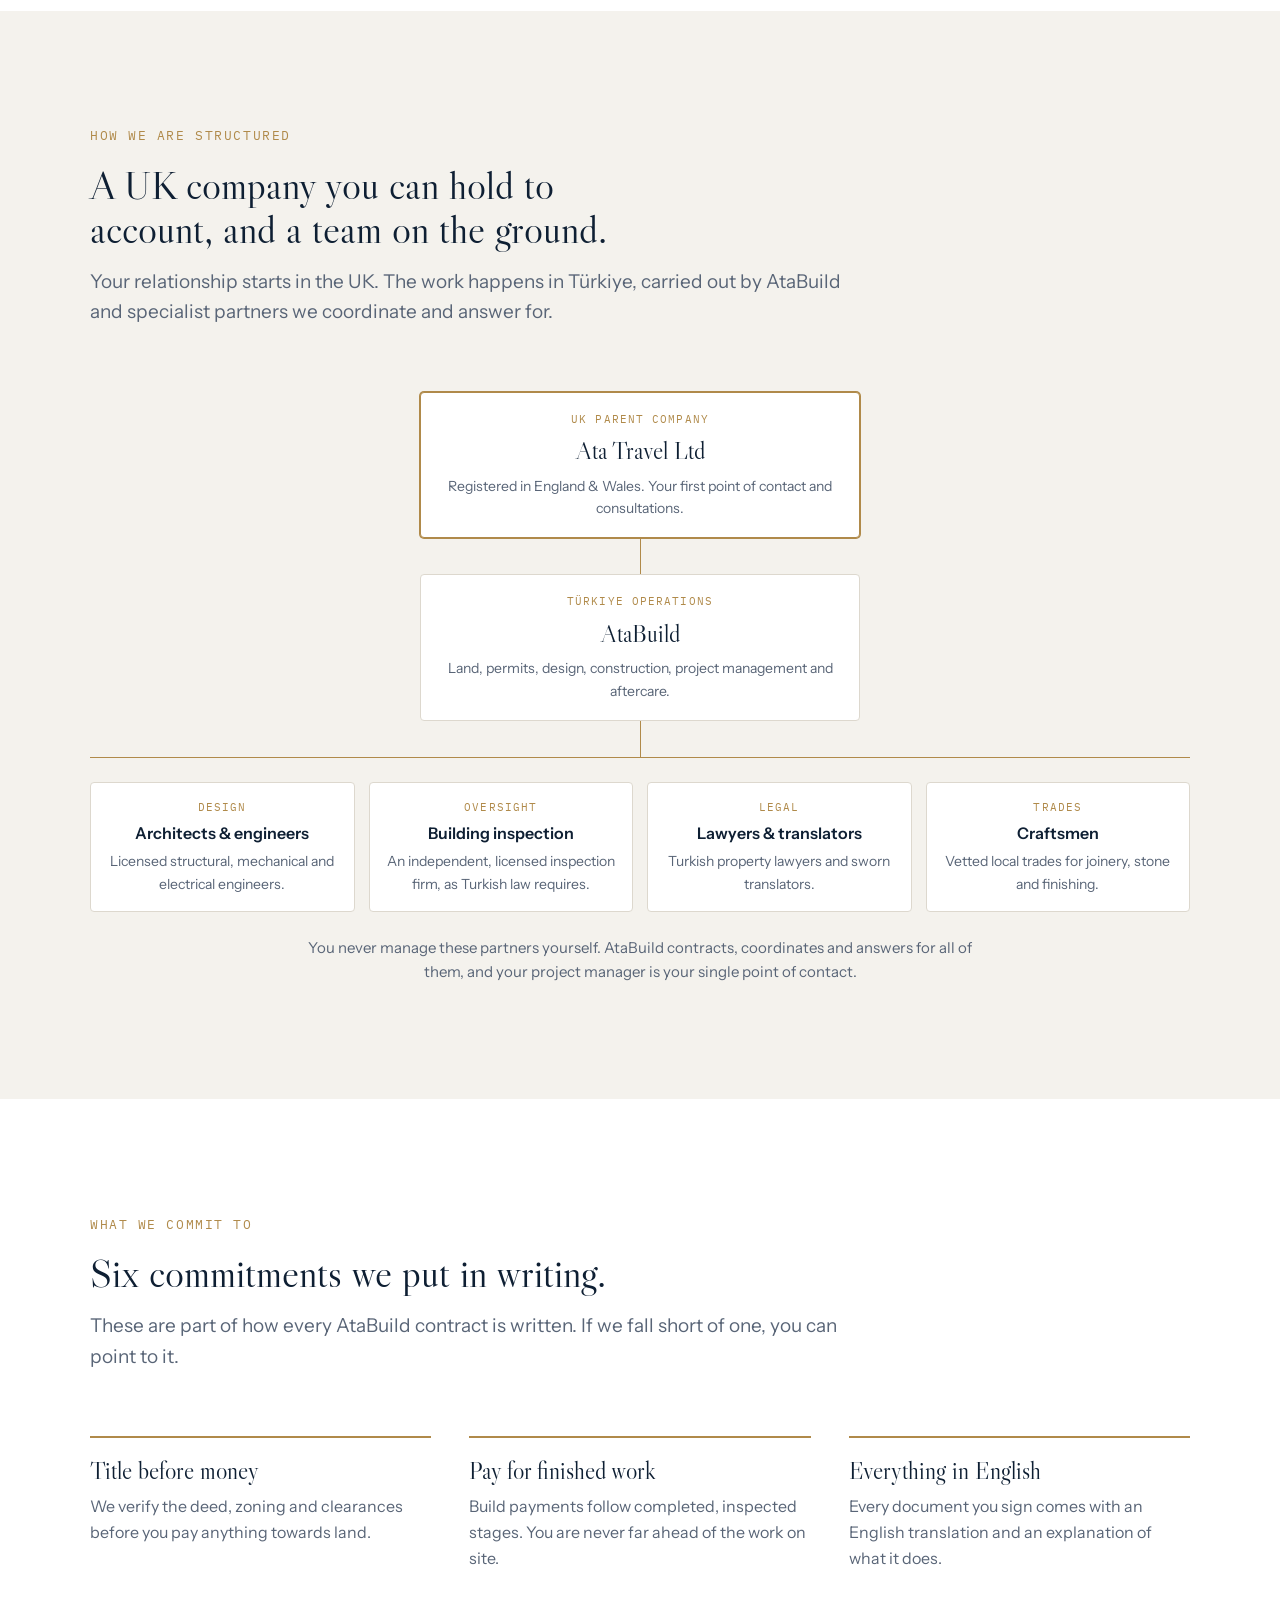
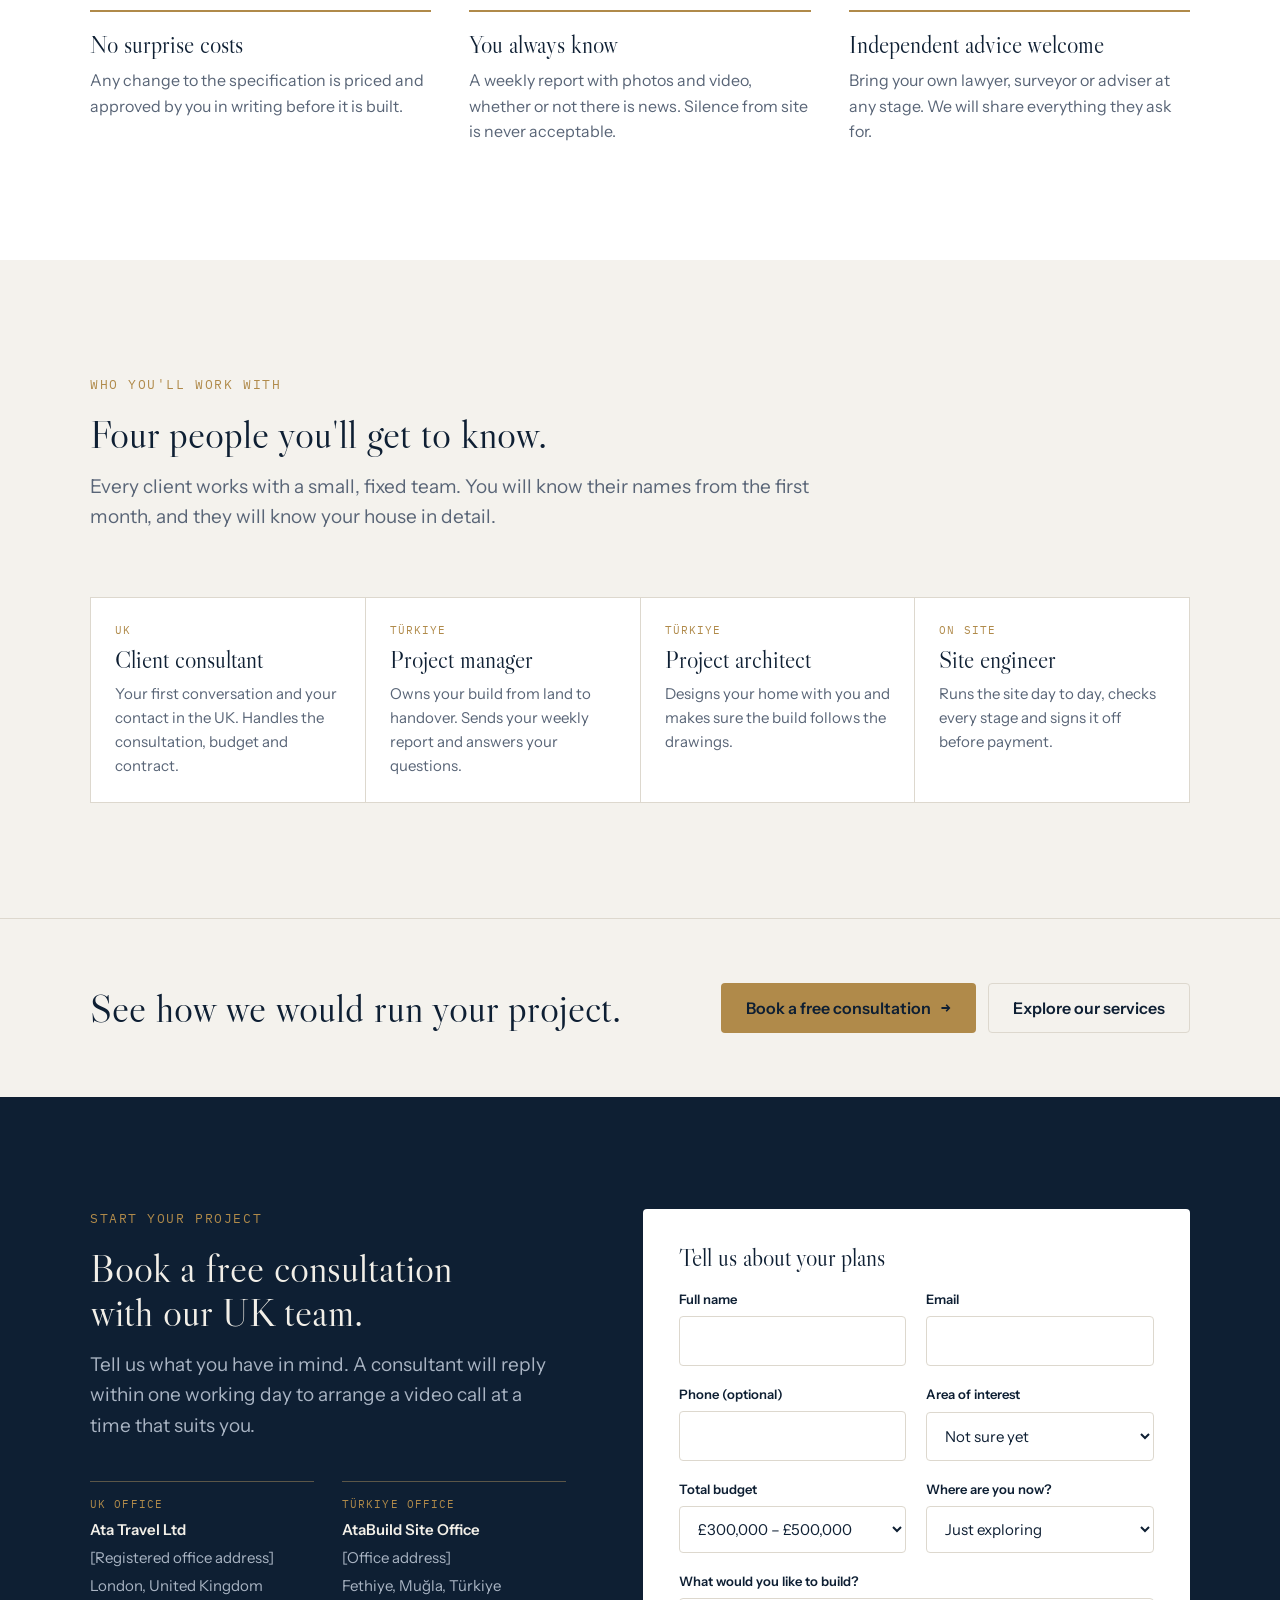
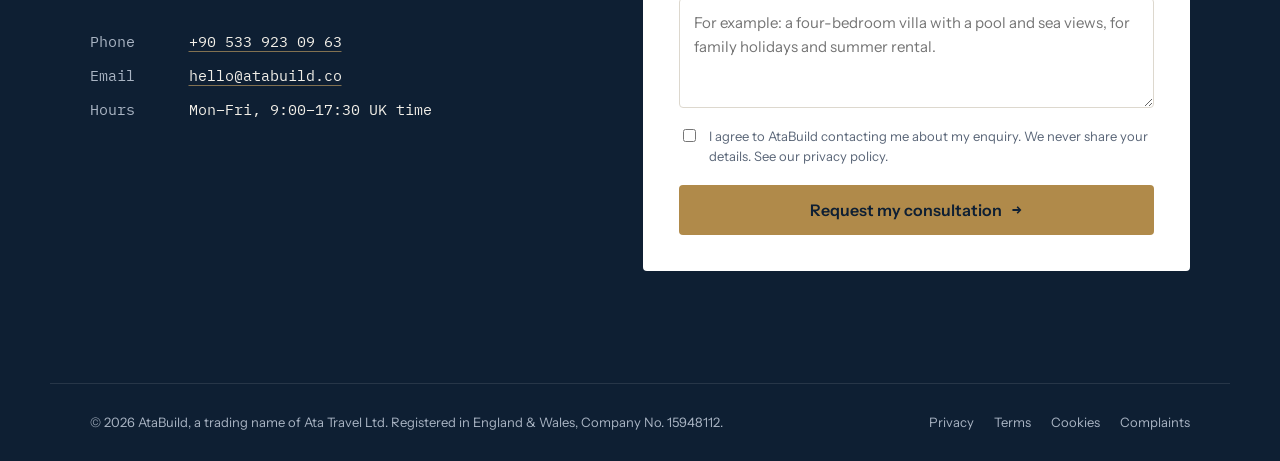
==== commit 4ab520b6: "Add contact phone and Companies House link Replace placeholder phone numbers with +90 533 923 09 63 " ====
--- a/about.html
+++ b/about.html
@@ -45,7 +45,7 @@
       <dl>
         <dt>Parent company</dt><dd>Ata Travel Ltd</dd>
         <dt>Registered in</dt><dd>England &amp; Wales</dd>
-        <dt>Company No.</dt><dd>00000000</dd>
+        <dt>Company No.</dt><dd><a href="https://find-and-update.company-information.service.gov.uk/company/15948112" target="_blank" rel="noopener" title="View Ata Travel Ltd on Companies House">15948112 ↗</a></dd>
         <dt>Building in</dt><dd>Muğla · Antalya</dd>
         <dt>Working languages</dt><dd>English · Turkish</dd>
         <dt>Reports</dt><dd>Weekly, in English</dd>
@@ -164,8 +164,7 @@
       </div>
 
       <div class="direct">
-        <div><span>UK tel</span><a href="tel:+442000000000">+44 (0)20 0000 0000</a></div>
-        <div><span>TR tel</span><a href="tel:+902520000000">+90 252 000 00 00</a></div>
+        <div><span>Phone</span><a href="tel:+905339230963">+90 533 923 09 63</a></div>
         <div><span>Email</span><a href="mailto:hello@atabuild.co">hello@atabuild.co</a></div>
         <div><span>Hours</span>Mon–Fri, 9:00–17:30 UK time</div>
       </div>
@@ -191,7 +190,7 @@
   </div>
 
   <div class="wrap legal">
-    <span>© 2026 AtaBuild, a trading name of Ata Travel Ltd. Registered in England &amp; Wales, Company No. 00000000.</span>
+    <span>© 2026 AtaBuild, a trading name of Ata Travel Ltd. Registered in England &amp; Wales, Company No. <a href="https://find-and-update.company-information.service.gov.uk/company/15948112" target="_blank" rel="noopener" title="View Ata Travel Ltd on Companies House">15948112</a>.</span>
     <nav aria-label="Legal"><a href="#">Privacy</a><a href="#">Terms</a><a href="#">Cookies</a><a href="#">Complaints</a></nav>
   </div>
 </footer>
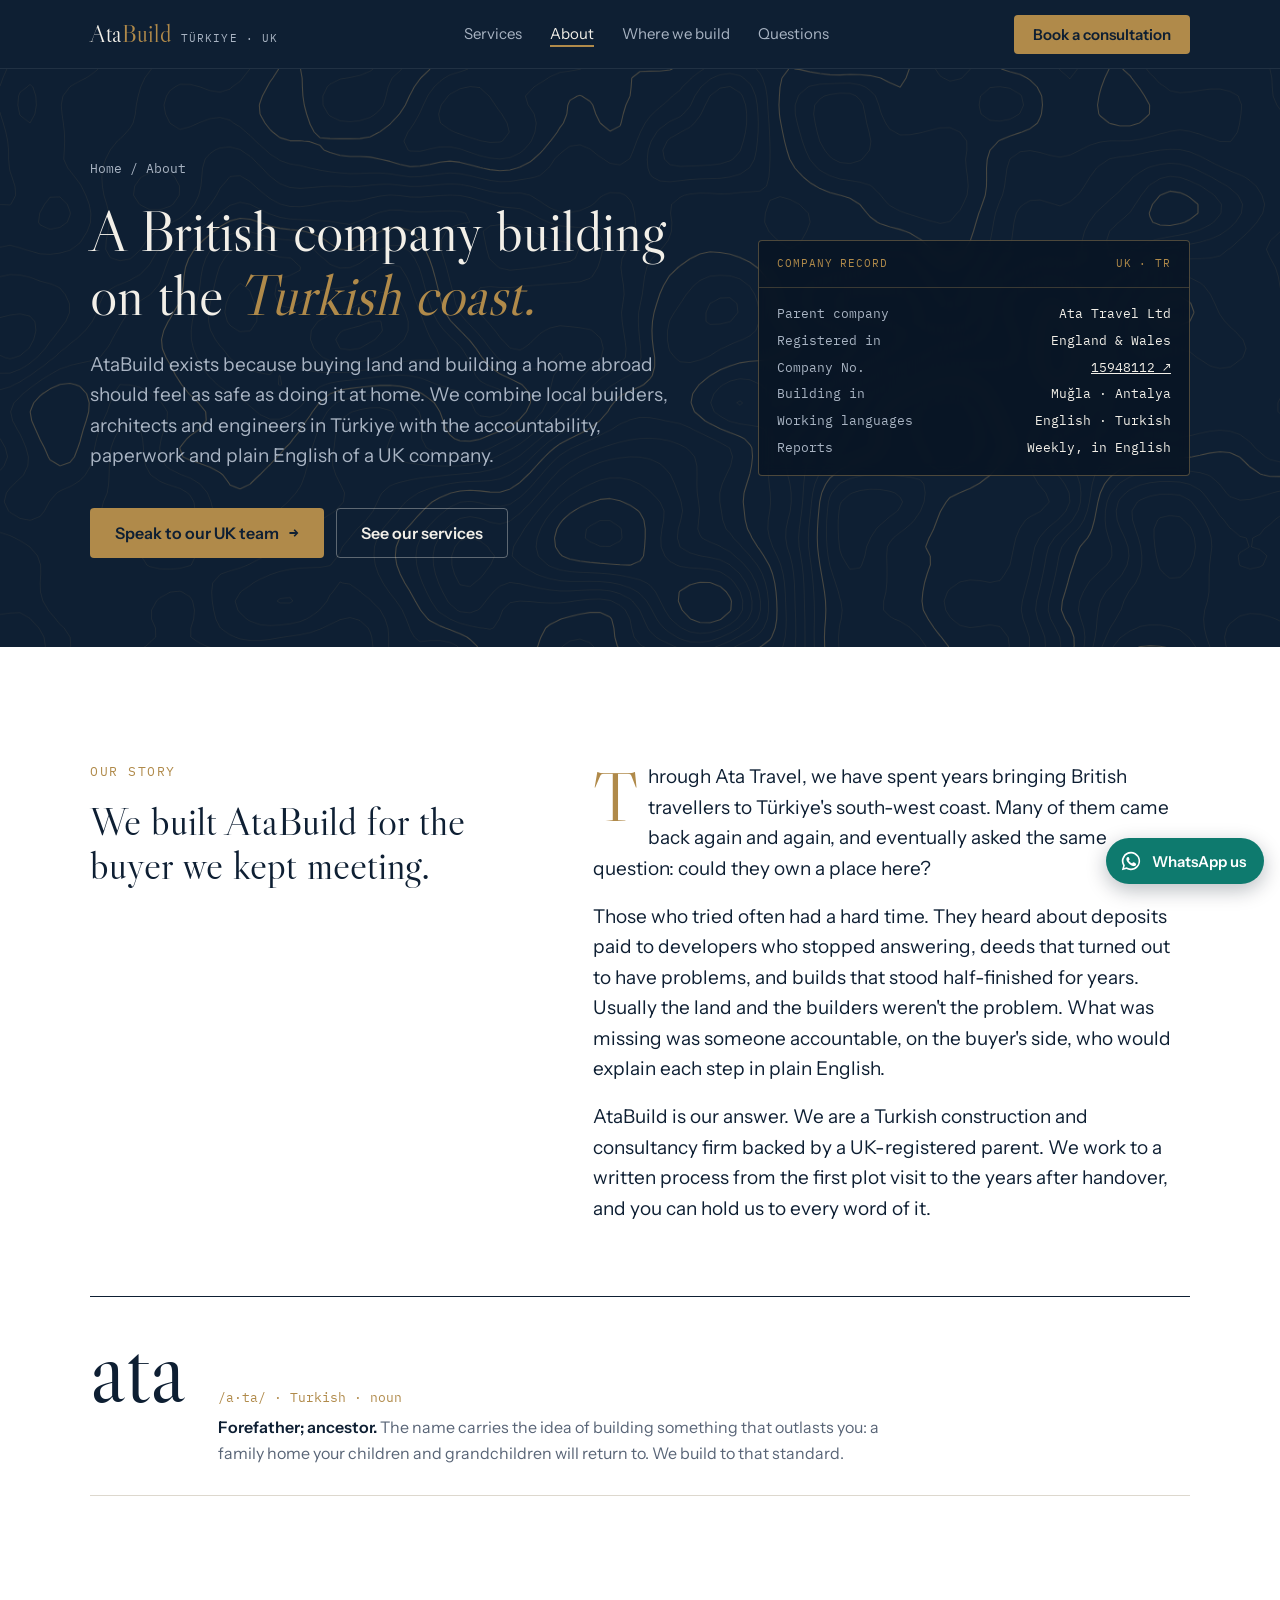
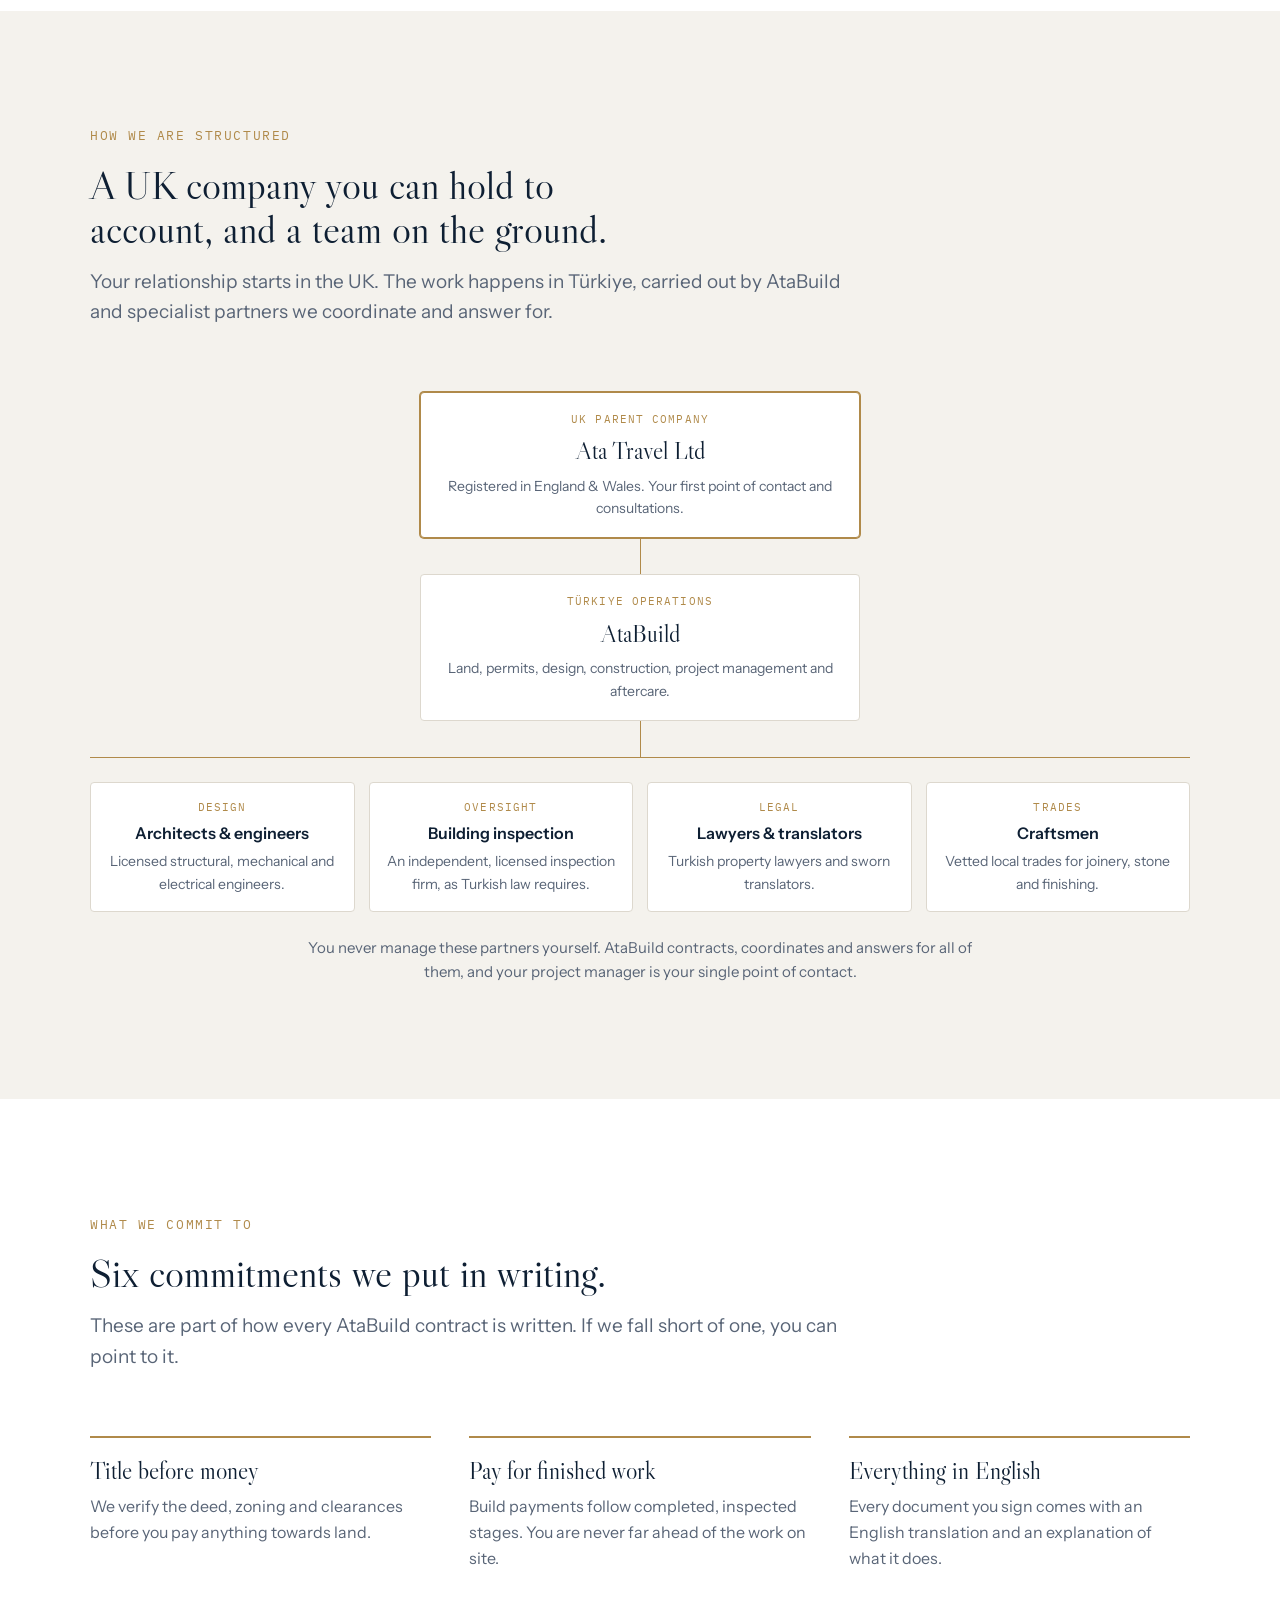
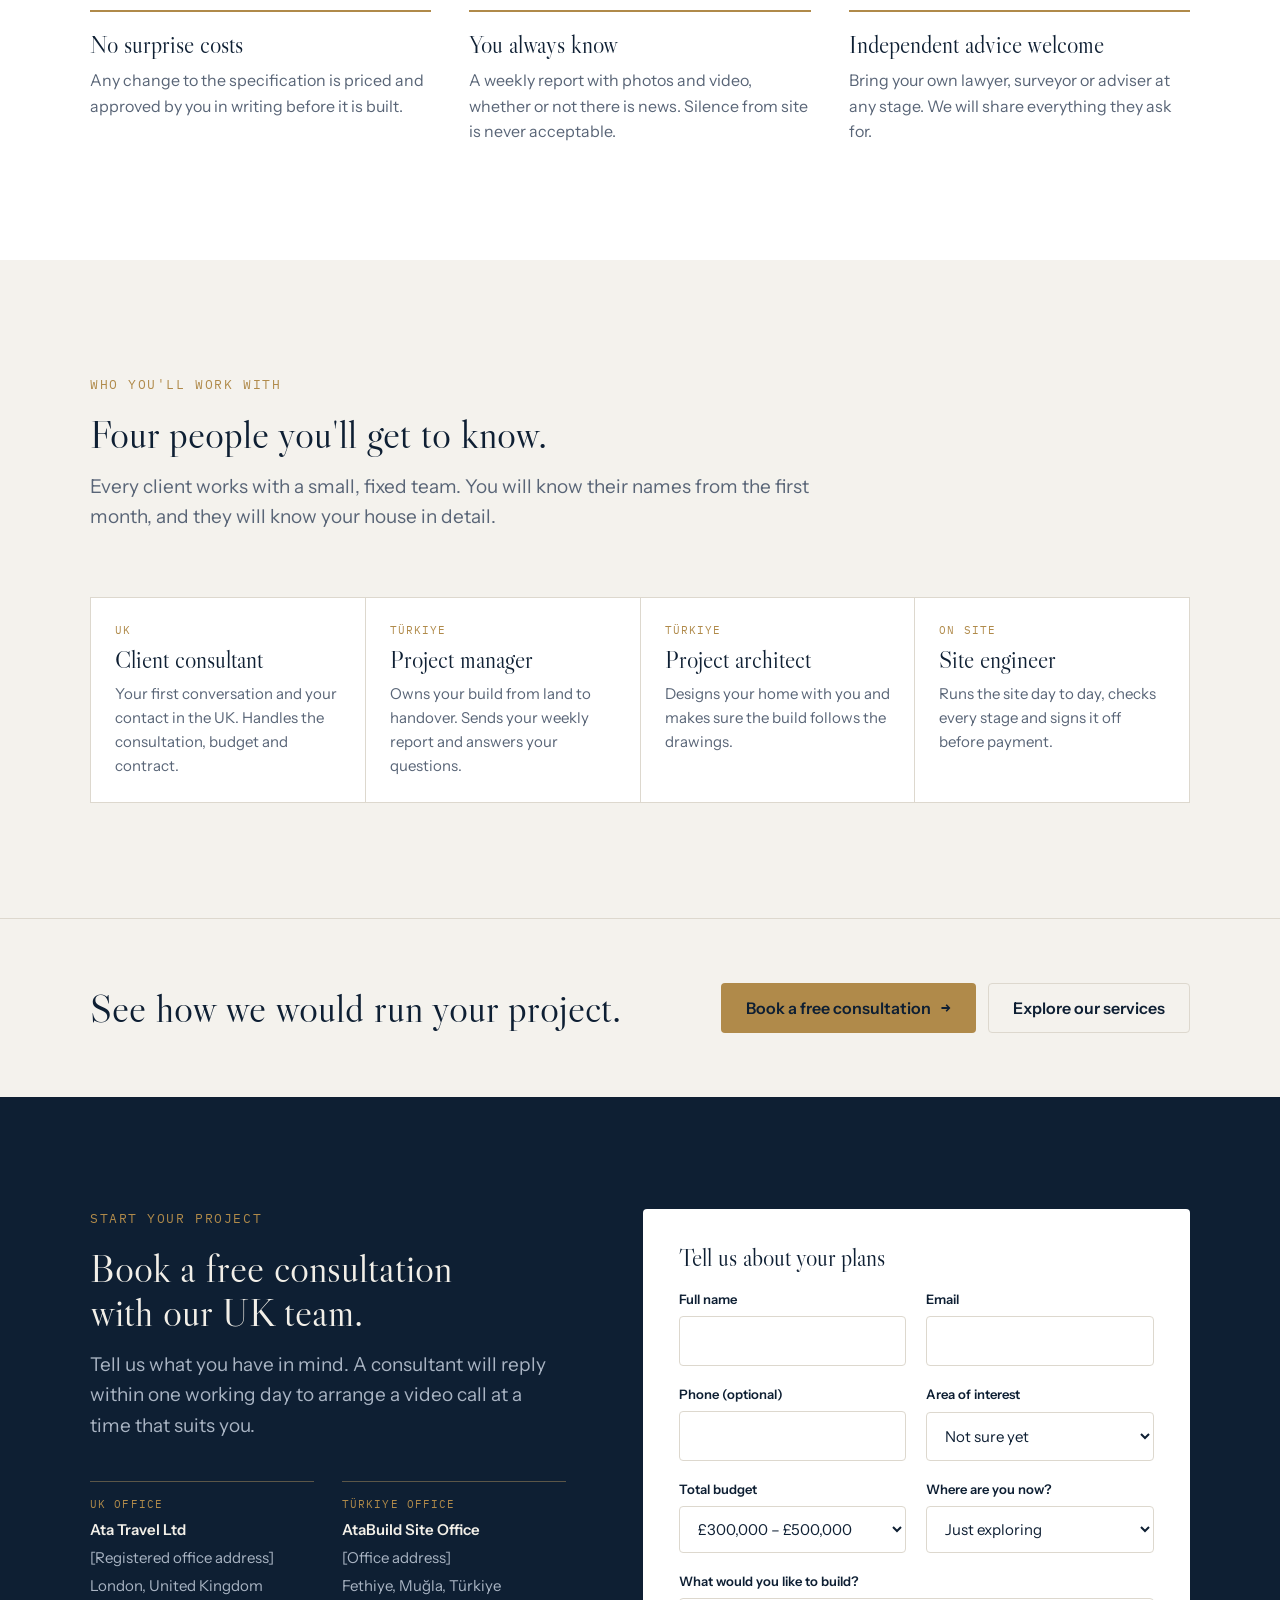
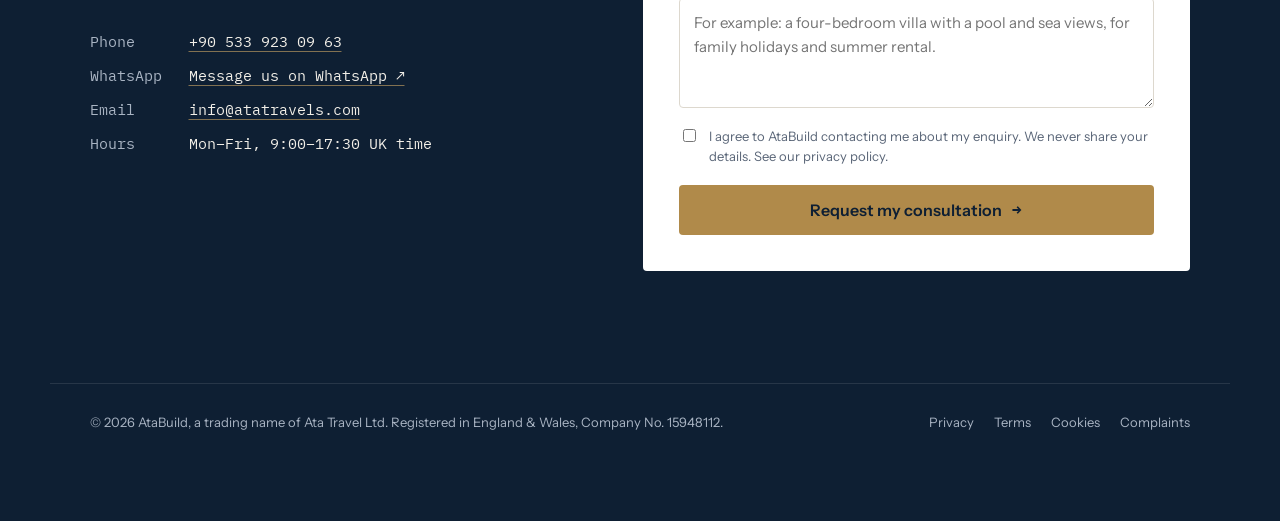
==== commit f7db6a69: "Add WhatsApp button and update contact email Add a floating WhatsApp chat button and a WhatsApp row " ====
--- a/about.html
+++ b/about.html
@@ -165,7 +165,8 @@
 
       <div class="direct">
         <div><span>Phone</span><a href="tel:+905339230963">+90 533 923 09 63</a></div>
-        <div><span>Email</span><a href="mailto:hello@atabuild.co">hello@atabuild.co</a></div>
+        <div><span>WhatsApp</span><a href="https://wa.me/905339230963?text=Hello%20AtaBuild%2C%20I%27d%20like%20to%20talk%20about%20building%20a%20home%20in%20T%C3%BCrkiye." target="_blank" rel="noopener">Message us on WhatsApp ↗</a></div>
+        <div><span>Email</span><a href="mailto:info@atatravels.com">info@atatravels.com</a></div>
         <div><span>Hours</span>Mon–Fri, 9:00–17:30 UK time</div>
       </div>
     </div>
@@ -196,6 +197,7 @@
 </footer>
 </main>
 
+<a class="wa-float" href="https://wa.me/905339230963?text=Hello%20AtaBuild%2C%20I%27d%20like%20to%20talk%20about%20building%20a%20home%20in%20T%C3%BCrkiye." target="_blank" rel="noopener" aria-label="Chat with AtaBuild on WhatsApp"><svg viewBox="0 0 24 24" width="22" height="22" aria-hidden="true" focusable="false"><path fill="currentColor" d="M12 2a10 10 0 0 0-8.6 15.1L2 22l5-1.3A10 10 0 1 0 12 2Zm0 18.2a8.2 8.2 0 0 1-4.2-1.2l-.3-.2-3 .8.8-2.9-.2-.3A8.2 8.2 0 1 1 12 20.2Zm4.5-6.1c-.2-.1-1.5-.7-1.7-.8-.2-.1-.4-.1-.6.1l-.8 1c-.1.2-.3.2-.5.1a6.7 6.7 0 0 1-3.3-2.9c-.2-.4.3-.4.8-1.3.1-.2 0-.3 0-.4l-.8-1.8c-.2-.5-.4-.4-.6-.4h-.5a1 1 0 0 0-.7.3 3 3 0 0 0-.9 2.2 5.2 5.2 0 0 0 1.1 2.7 11.8 11.8 0 0 0 4.5 4c1.7.7 2.3.8 3.2.6.5-.1 1.5-.6 1.7-1.2.2-.6.2-1.1.2-1.2-.1-.1-.3-.2-.5-.3Z"/></svg><span>WhatsApp us</span></a>
 <script src="assets/site.js"></script>
 </body>
 </html>
--- a/assets/site.css
+++ b/assets/site.css
@@ -313,3 +313,10 @@
 .role .where{font-family:var(--font-mono);font-size:.6875rem;letter-spacing:.1em;text-transform:uppercase;color:var(--gold)}
 .role h3{font-size:var(--step-2)}
 .role p{color:var(--muted);font-size:.9375rem}
+
+/* ---------- WhatsApp button ---------- */
+.wa-float{position:fixed;right:max(16px,env(safe-area-inset-right,0px));bottom:calc(16px + env(safe-area-inset-bottom,0px));z-index:30;display:inline-flex;align-items:center;gap:10px;padding:12px 18px 12px 14px;border-radius:999px;background:#0E7A6E;color:#FFFFFF;font:600 .9375rem/1 var(--font-body);text-decoration:none;box-shadow:0 6px 20px rgba(8,19,33,.28);transition:transform .2s,background .2s}
+.wa-float:hover{background:#0B6A5F;transform:translateY(-2px)}
+.wa-float:focus-visible{outline:2px solid var(--gold);outline-offset:3px}
+@media (max-width:560px){.wa-float{padding:14px}.wa-float span{position:absolute;width:1px;height:1px;overflow:hidden;clip:rect(0 0 0 0);white-space:nowrap}}
+.legal{padding-bottom:88px}
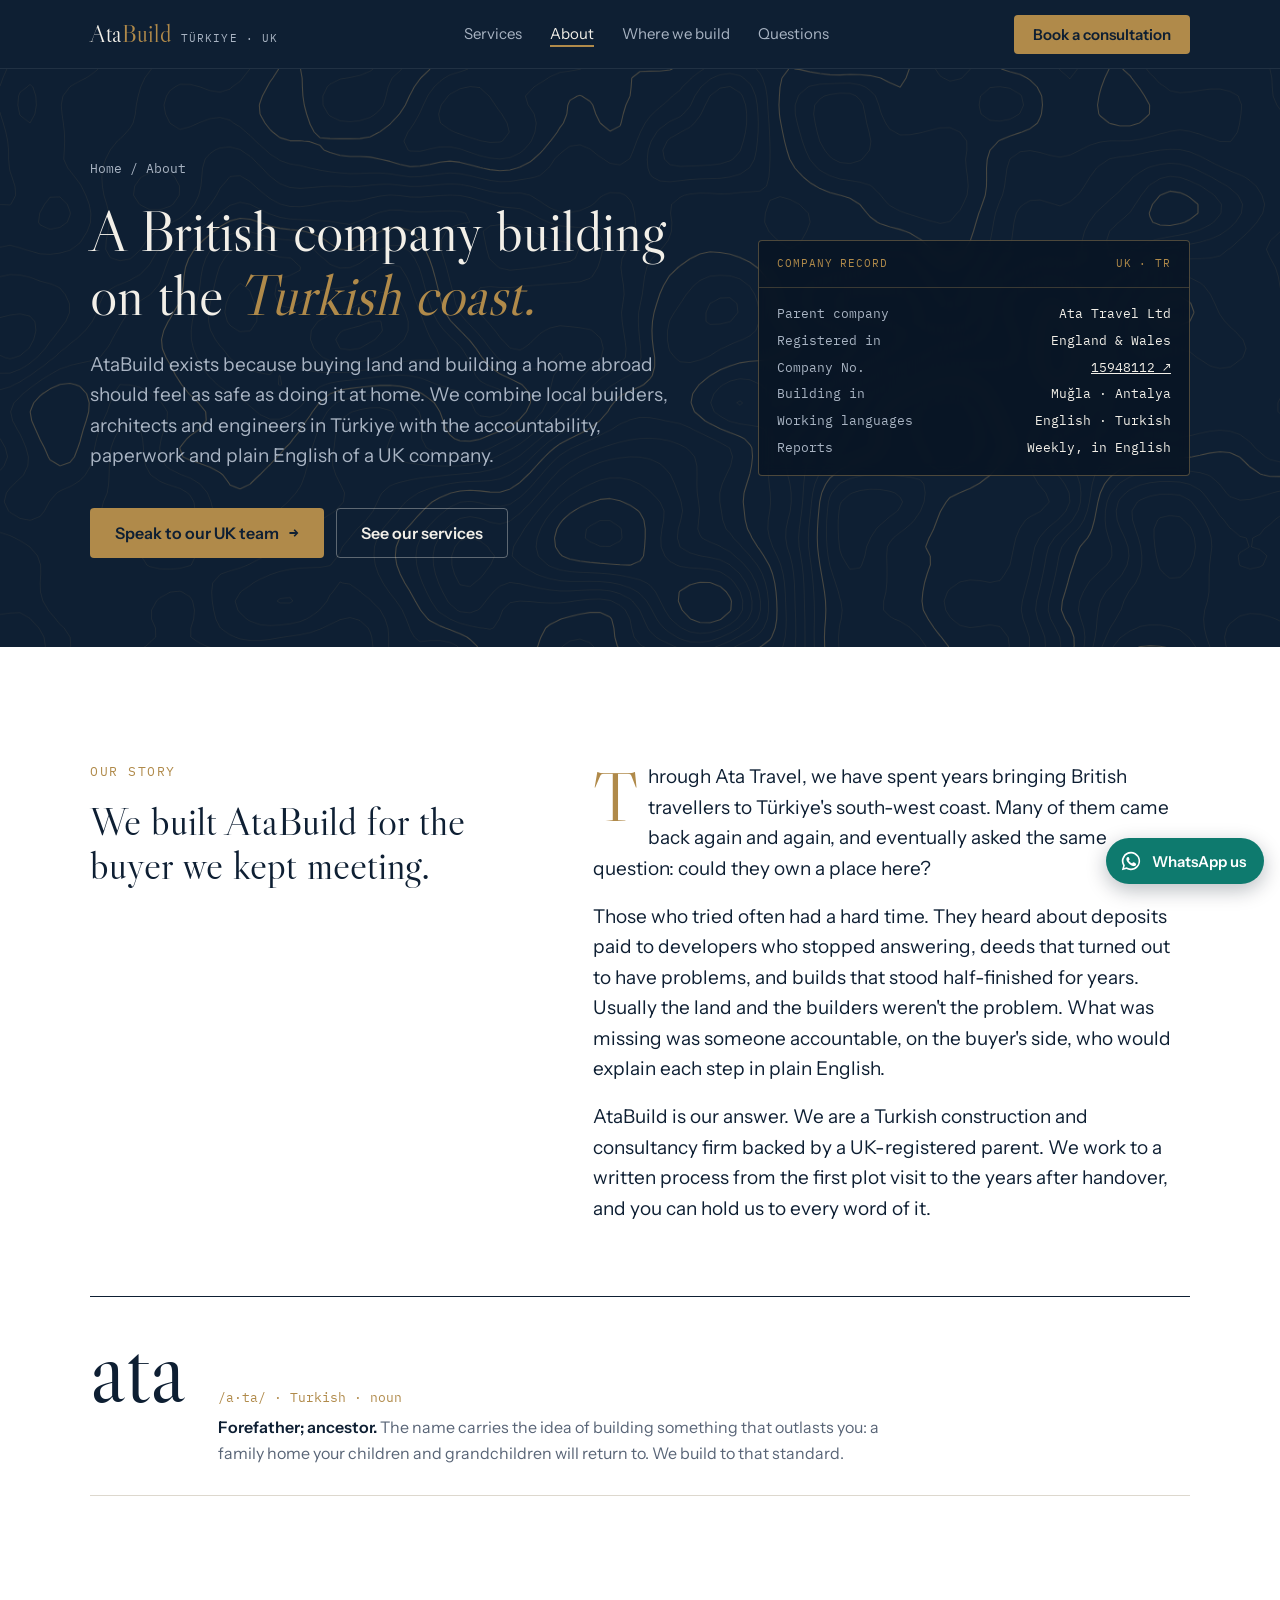
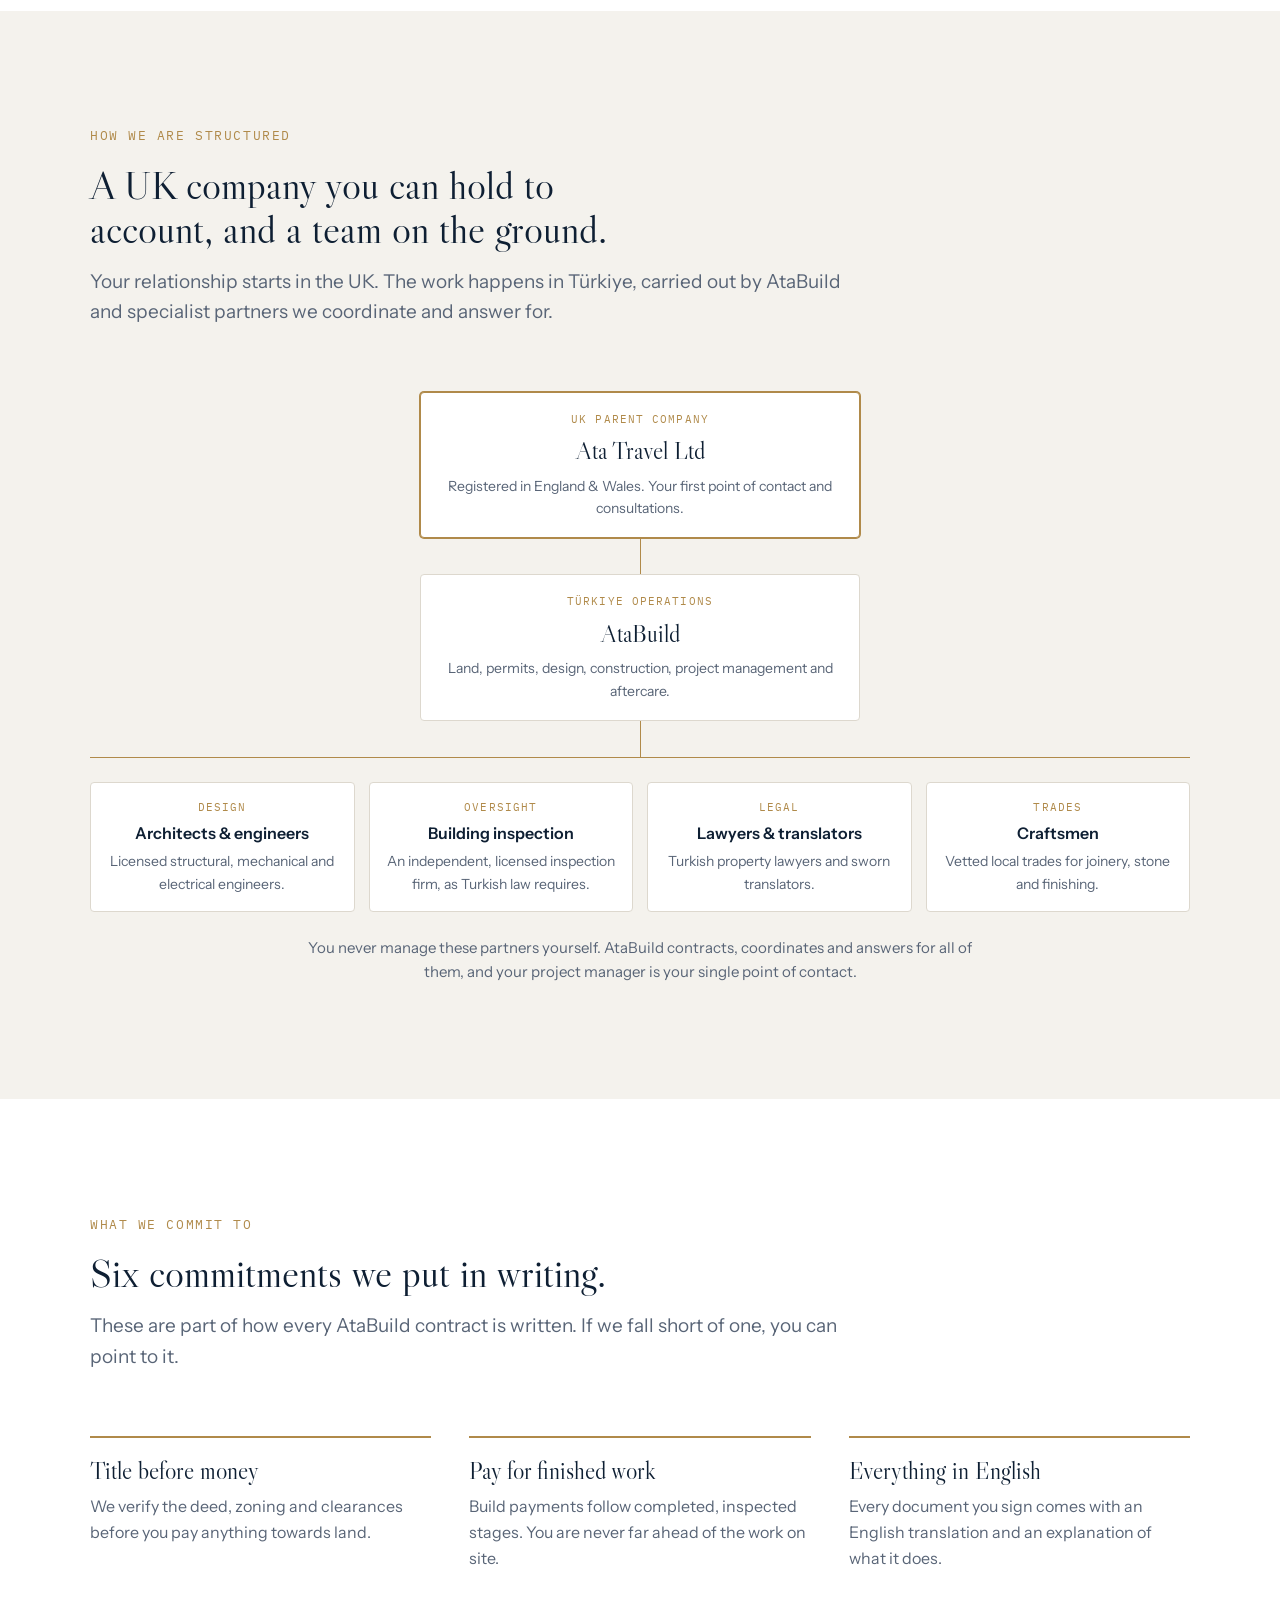
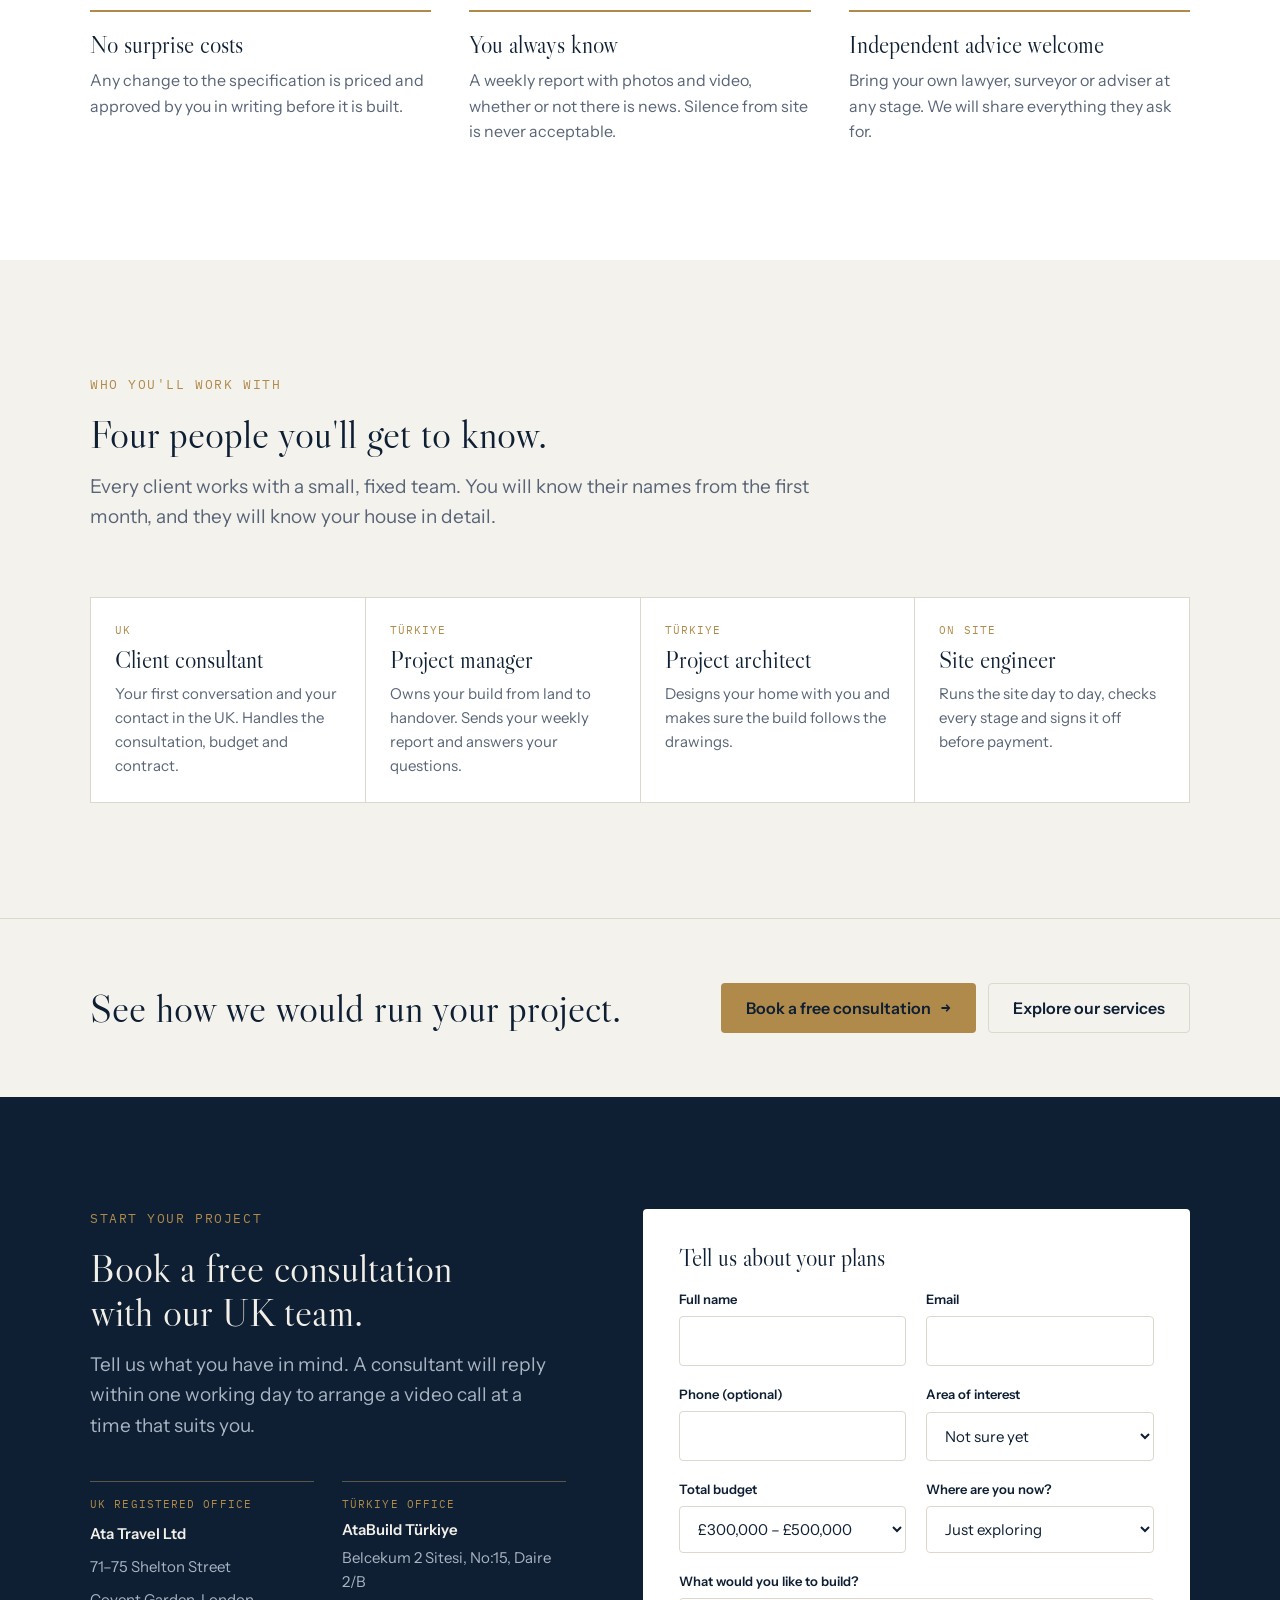
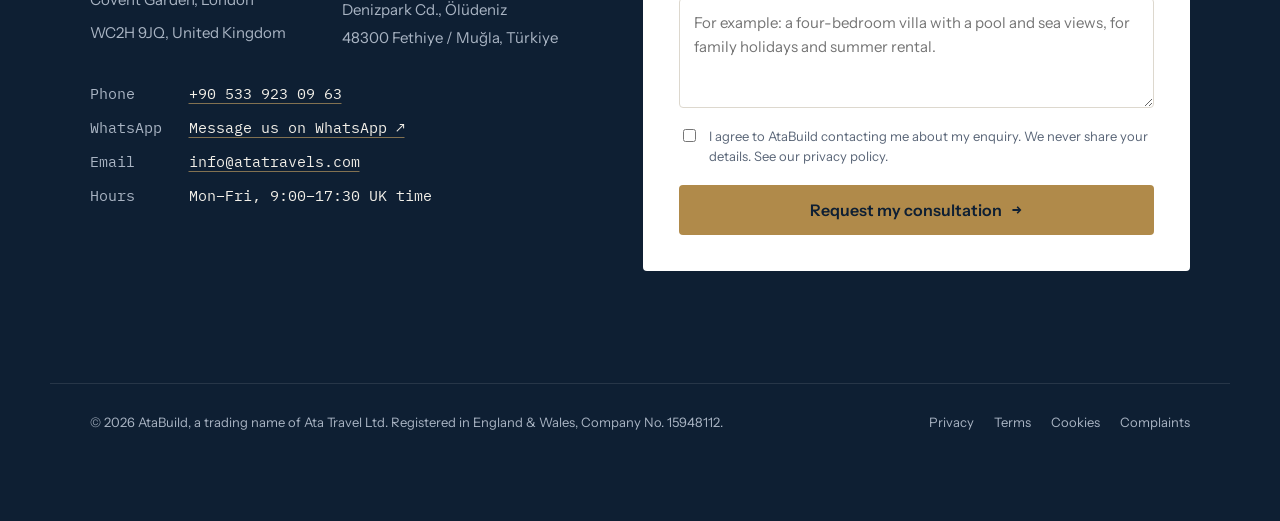
==== commit 60693f62: "Add UK and Türkiye office addresses Co-Authored-By: Claude Opus 5.5 <noreply@anthropic.com> Claude-S" ====
--- a/about.html
+++ b/about.html
@@ -159,8 +159,8 @@
       <p class="lede">Tell us what you have in mind. A consultant will reply within one working day to arrange a video call at a time that suits you.</p>
 
       <div class="offices">
-        <div class="office"><span class="tag">UK office</span><b>Ata Travel Ltd</b><span>[Registered office address]</span><span>London, United Kingdom</span></div>
-        <div class="office"><span class="tag">Türkiye office</span><b>AtaBuild Site Office</b><span>[Office address]</span><span>Fethiye, Muğla, Türkiye</span></div>
+        <address class="office"><span class="tag">UK registered office</span><b>Ata Travel Ltd</b><span>71–75 Shelton Street</span><span>Covent Garden, London</span><span>WC2H 9JQ, United Kingdom</span></address>
+        <address class="office"><span class="tag">Türkiye office</span><b>AtaBuild Türkiye</b><span>Belcekum 2 Sitesi, No:15, Daire 2/B</span><span>Denizpark Cd., Ölüdeniz</span><span>48300 Fethiye / Muğla, Türkiye</span></address>
       </div>
 
       <div class="direct">
--- a/assets/site.css
+++ b/assets/site.css
@@ -182,7 +182,7 @@
 .contact .lede{color:var(--on-navy-muted)}
 .offices{display:grid;grid-template-columns:repeat(2,minmax(0,1fr));gap:28px;margin-top:40px}
 @media (max-width:460px){.offices{grid-template-columns:minmax(0,1fr)}}
-.office{border-top:1px solid rgba(207,168,102,.4);padding-top:14px;display:grid;gap:4px;font-size:.9375rem;color:var(--on-navy-muted)}
+.office{font-style:normal;border-top:1px solid rgba(207,168,102,.4);padding-top:14px;display:grid;gap:4px;font-size:.9375rem;color:var(--on-navy-muted)}
 .office b{color:var(--on-navy);font-weight:600}
 .office .tag{font-family:var(--font-mono);font-size:.6875rem;letter-spacing:.1em;text-transform:uppercase;color:var(--gold)}
 .direct{margin-top:32px;display:grid;gap:10px;font-family:var(--font-mono);font-size:.9375rem}
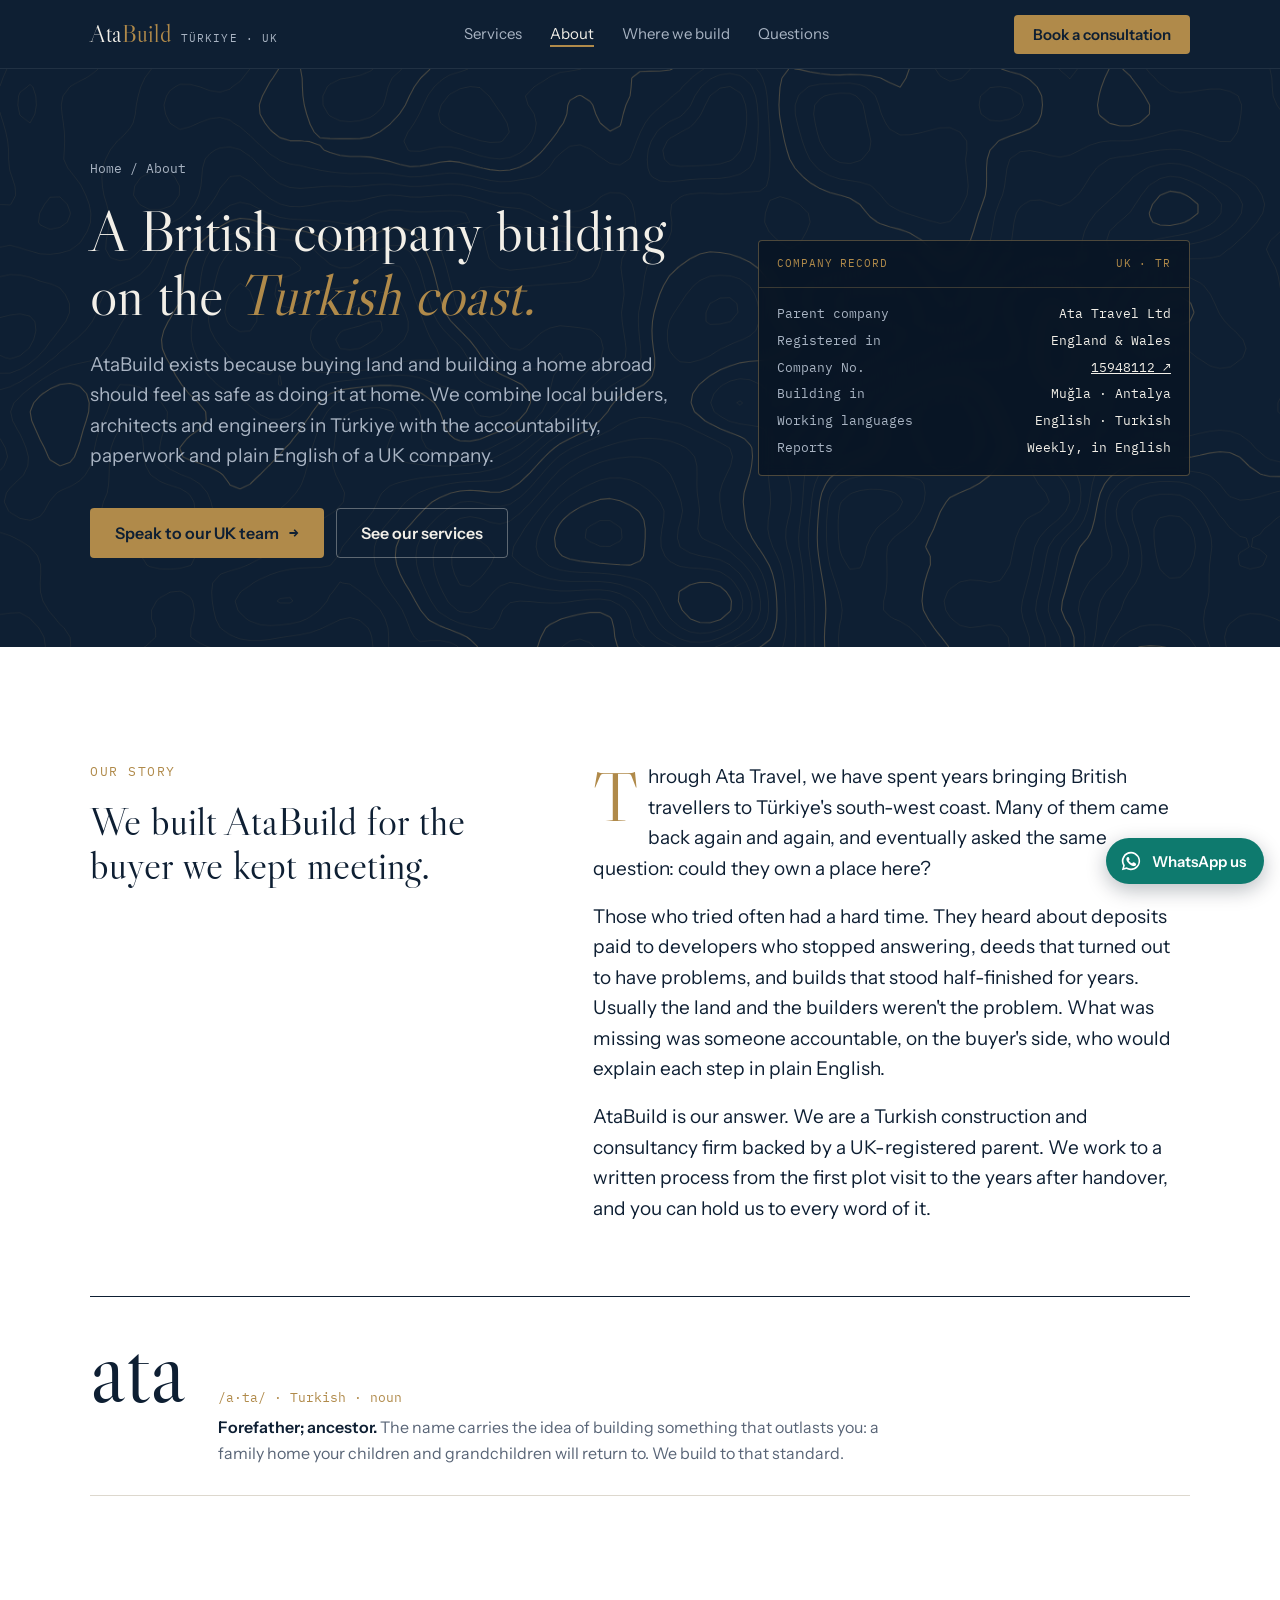
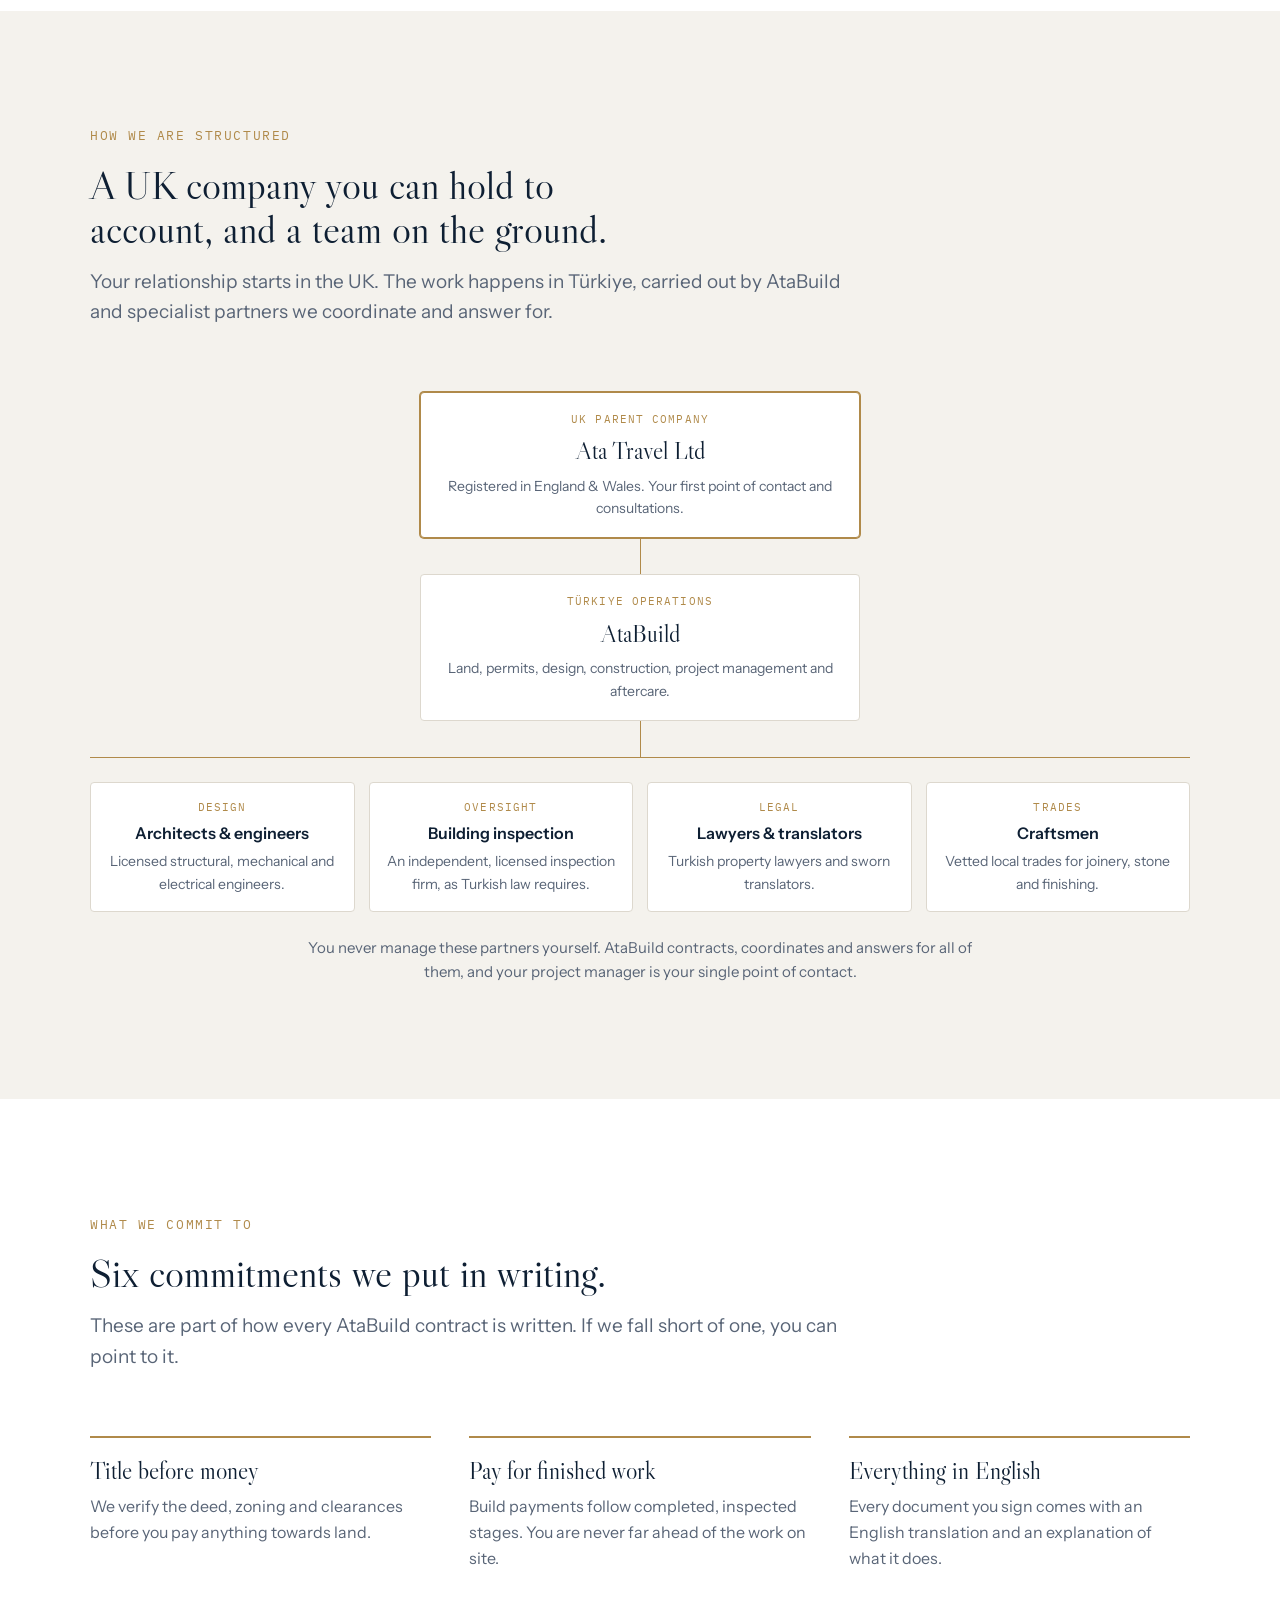
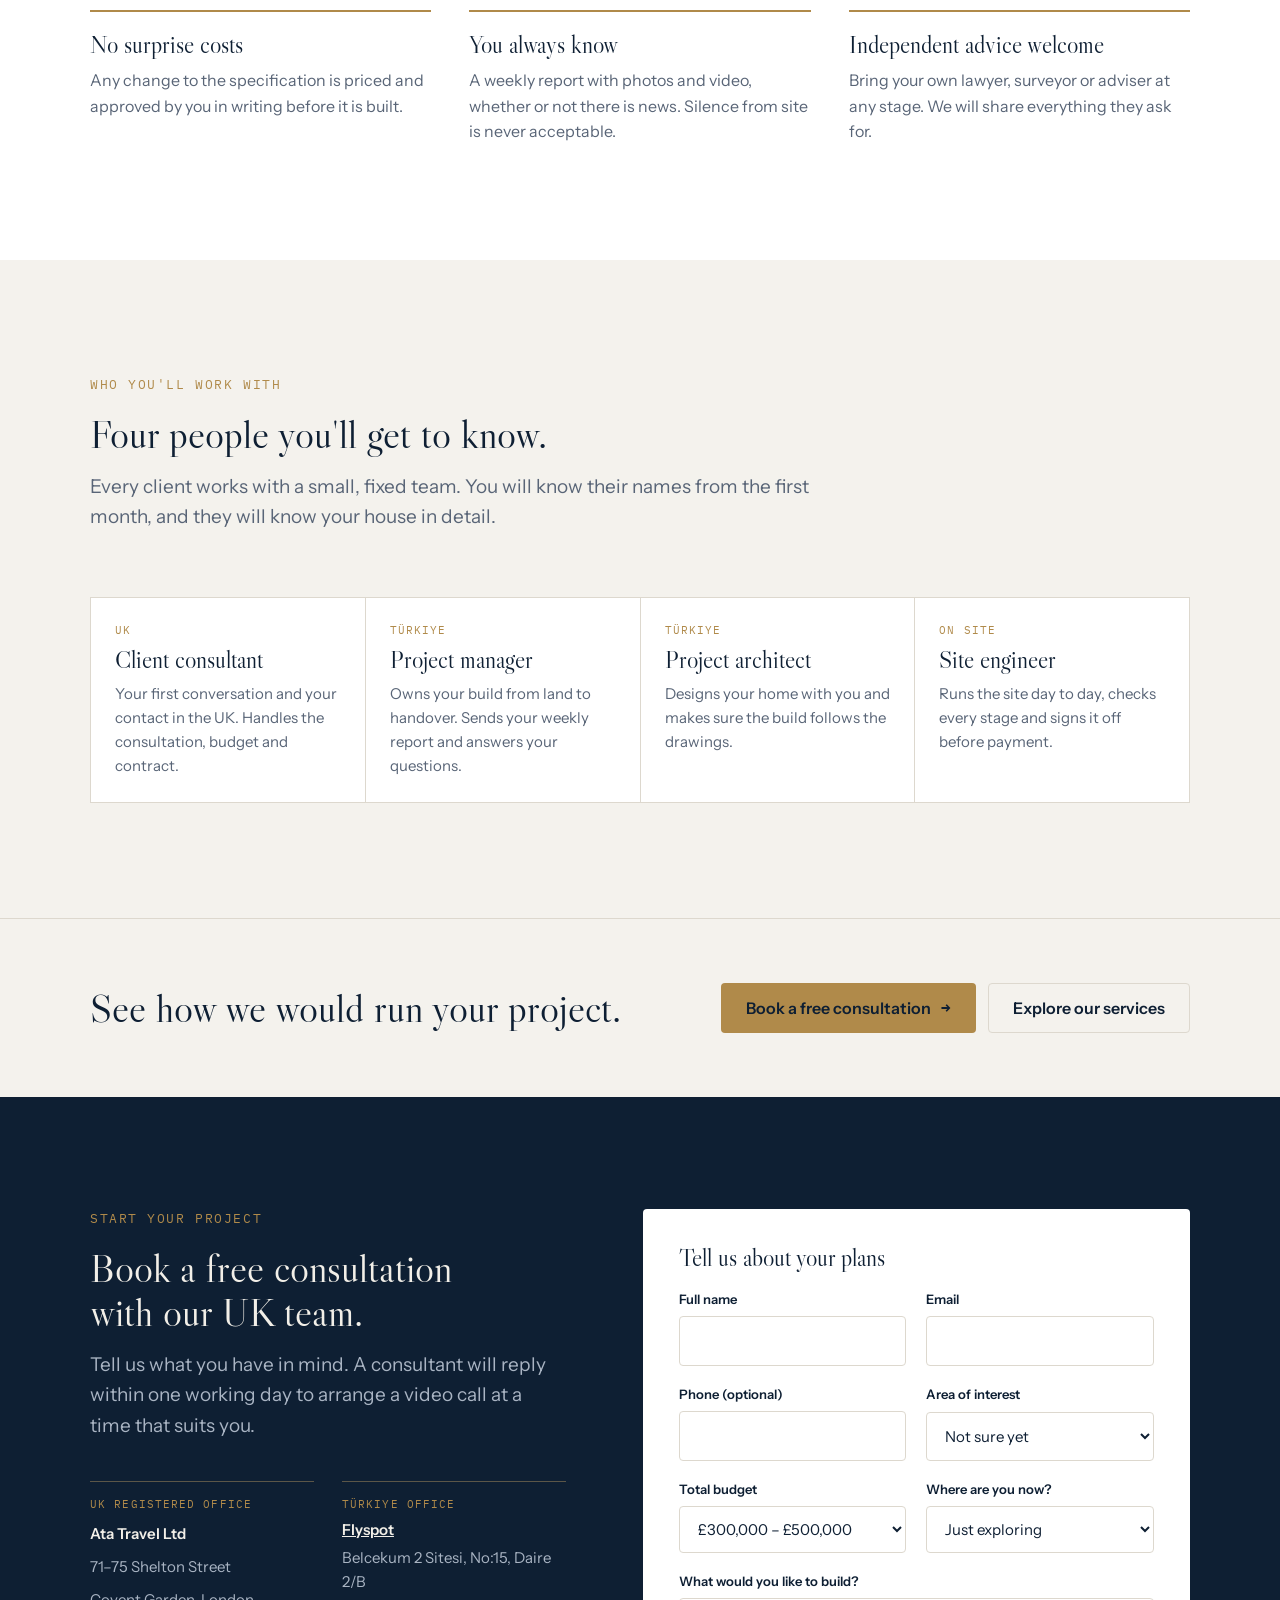
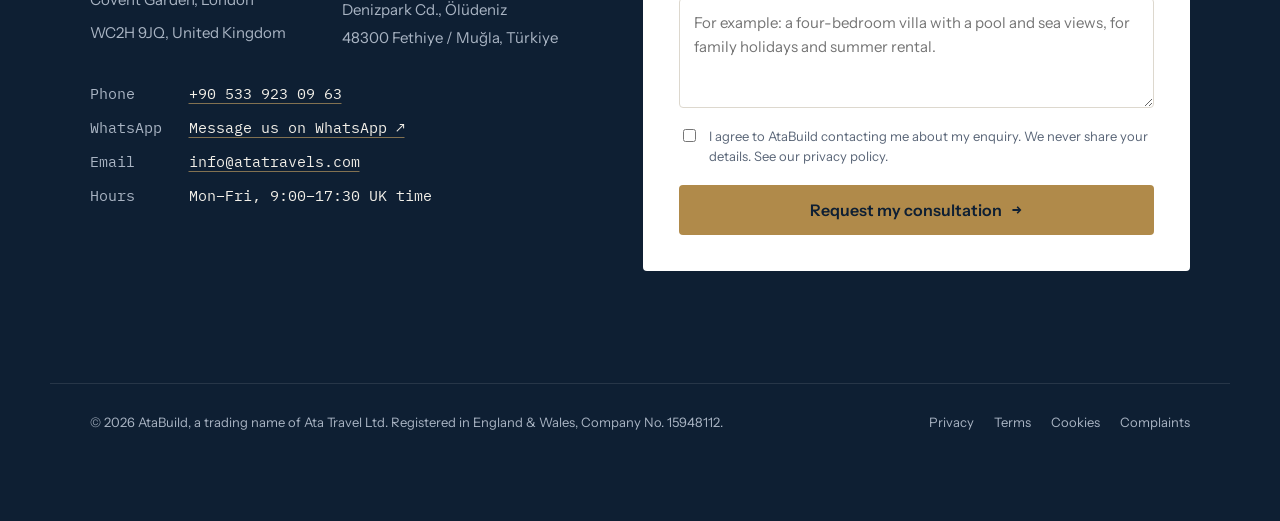
==== commit e6eb3b6a: "Name the Türkiye office Flyspot Co-Authored-By: Claude Opus 5.5 <noreply@anthropic.com> Claude-Sessi" ====
--- a/about.html
+++ b/about.html
@@ -160,7 +160,7 @@
 
       <div class="offices">
         <address class="office"><span class="tag">UK registered office</span><b>Ata Travel Ltd</b><span>71–75 Shelton Street</span><span>Covent Garden, London</span><span>WC2H 9JQ, United Kingdom</span></address>
-        <address class="office"><span class="tag">Türkiye office</span><b>AtaBuild Türkiye</b><span>Belcekum 2 Sitesi, No:15, Daire 2/B</span><span>Denizpark Cd., Ölüdeniz</span><span>48300 Fethiye / Muğla, Türkiye</span></address>
+        <address class="office"><span class="tag">Türkiye office</span><b><a href="https://flyspot.com.tr" target="_blank" rel="noopener">Flyspot</a></b><span>Belcekum 2 Sitesi, No:15, Daire 2/B</span><span>Denizpark Cd., Ölüdeniz</span><span>48300 Fethiye / Muğla, Türkiye</span></address>
       </div>
 
       <div class="direct">
